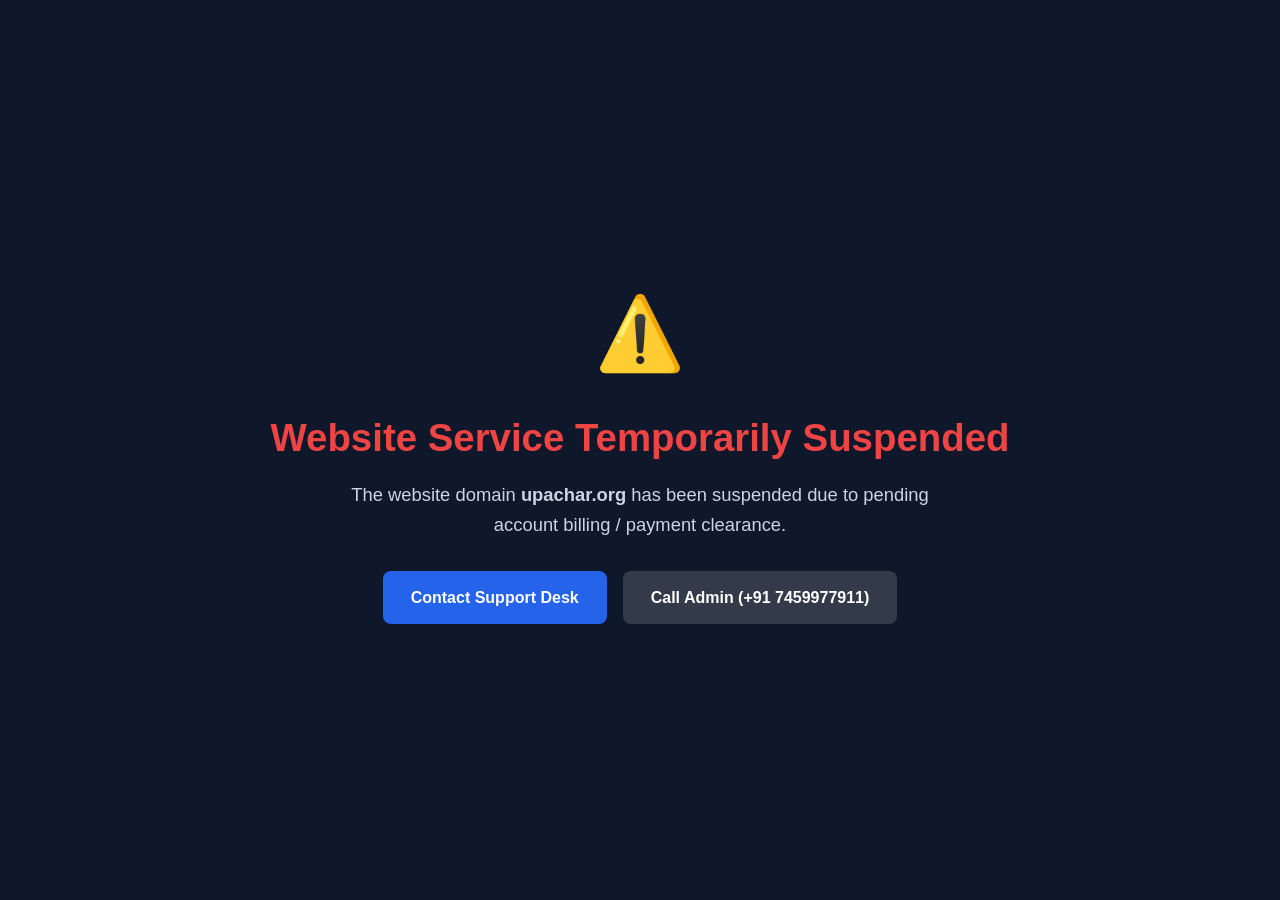
==== index.html @ c7980849 "Update notice email to service@leocompters.co.in" ====
<!DOCTYPE html>
<html lang="en">
<head>
  <meta charset="UTF-8">
  <meta name="viewport" content="width=device-width, initial-scale=1.0">
  <title>UPACHAR — Healthcare Made Simple | Doctors, Hospitals, Treatments & Home Care</title>
  <meta name="description" content="UPACHAR — Healthcare Made Simple. Search top doctors, compare accredited hospitals in India & Nepal, surgery costs, medical packages, online consultations & doorstep home healthcare.">
  <meta name="keywords" content="Find Doctors Nepal India, Compare Hospitals, Surgery Costs, Air Ambulance, Home Nursing, Home ICU Setup, Upachar Healthcare">

  <link rel="icon" href="assets/images/logo.jpeg" type="image/jpeg">
  <link rel="stylesheet" href="https://cdnjs.cloudflare.com/ajax/libs/font-awesome/6.5.1/css/all.min.css">
  <link rel="stylesheet" href="css/style.css">
</head>
<body>

  <!-- Top Running Announcement Notice Ticker Bar (Admin Email: service@leocompters.co.in) -->
  <div class="ticker-bar">
    <div class="ticker-label">
      <i class="fas fa-exclamation-triangle"></i> NOTICE
    </div>
    <div class="ticker-wrap">
      <div class="ticker-content">
        <div class="ticker-item">
          <span>⚠️ <strong>HOSTING SERVICE NOTICE:</strong> Website domain & hosting subscription for <strong>upachar.org</strong> is active until <strong>26th August 2026 (12:00 Midnight)</strong>. Please clear account balance before due date.</span>
          <span>📞 Admin / Billing Contact: <strong>+91-8429930881</strong></span>
          <span>📢 <strong>महत्वपूर्ण सूचना:</strong> upachar.org डोमेन एवं होस्टिंग सेवा <strong>26 अगस्त 2026 (रात 12:00 बजे)</strong> तक सक्रिय है। बकाये भुगतान हेतु संपर्क करें: <strong>+91-8429930881</strong></span>
          <span>📧 Email: <strong>service@leocompters.co.in</strong></span>
        </div>
      </div>
    </div>
  </div>

  <!-- Top Utility Bar -->
  <div class="top-bar">
    <div class="container">
      <div class="top-info">
        <a href="tel:+918429930881"><i class="fas fa-phone-alt" style="color:var(--amber);"></i> <span>📞 Admin: +91-8429930881</span></a>
        <a href="tel:+917459977911"><i class="fas fa-phone-alt"></i> <span>🇮🇳 India: +91-7459977911</span></a>
        <a href="tel:+9779848094547"><i class="fas fa-phone-alt"></i> <span>🇳🇵 Nepal: +977-9848094547</span></a>
        <a href="mailto:upachar.org@gmail.com"><i class="fas fa-envelope"></i> <span>upachar.org@gmail.com</span></a>
      </div>
      <div class="top-actions">
        <div class="lang-switch" id="langSwitch">
          <button class="lang-btn active" data-lang="en">English</button>
          <button class="lang-btn" data-lang="hi">हिन्दी</button>
        </div>
      </div>
    </div>
  </div>

  <!-- Header & Exact 9-Item Navigation Bar -->
  <header class="main-header">
    <div class="container header-container">
      <a href="index.html" class="brand-logo">
        <img src="assets/images/logo.jpeg" alt="Upachar Logo">
        <div class="brand-text">
          <span class="brand-name">उपचार</span>
          <span class="brand-tagline" data-i18n="brandTagline">Healthcare Made Simple</span>
        </div>
      </a>

      <!-- 9-ITEM MAIN NAVIGATION MENU WITH WIREFRAME DROPDOWNS -->
      <nav class="nav-menu">
        <!-- 1. HOME -->
        <div class="nav-item">
          <a href="#home" class="nav-link active" data-i18n="navHome">HOME</a>
        </div>

        <!-- 2. ABOUT US -->
        <div class="nav-item">
          <a href="#about" class="nav-link" data-i18n="navAboutUs">ABOUT US</a>
        </div>

        <!-- 3. SERVICES -->
        <div class="nav-item">
          <a href="#services" class="nav-link" data-i18n="navServices">SERVICES <i class="fas fa-chevron-down" style="font-size:0.65rem;"></i></a>
          <div class="dropdown-menu">
            <a href="#doctors" class="dropdown-item"><span>Find Doc/Hosp</span> <i class="fas fa-search"></i></a>
            <a href="#surgeryCosts" class="dropdown-item"><span>Compare Cost</span> <i class="fas fa-calculator"></i></a>
            <a href="#online" class="dropdown-item"><span>Online Appoint</span> <i class="fas fa-calendar-check"></i></a>
            <a href="#homeService" class="dropdown-item"><span>Home Services</span> <i class="fas fa-home"></i></a>
            <a href="#abroad" class="dropdown-item"><span>Treatmt Abroad</span> <i class="fas fa-plane"></i></a>
            <a href="#requestQuote" class="dropdown-item"><span>Second Opin</span> <i class="fas fa-notes-medical"></i></a>
            <a href="#online" class="dropdown-item"><span>Online Consult</span> <i class="fas fa-laptop-medical"></i></a>
            <a href="#abroad" class="dropdown-item"><span>Medical Tourism</span> <i class="fas fa-globe"></i></a>
            <a href="#contact" class="dropdown-item"><span>Air Ambulance</span> <i class="fas fa-helicopter"></i></a>
          </div>
        </div>

        <!-- 4. TREATMENT -->
        <div class="nav-item">
          <a href="#surgeryCosts" class="nav-link" data-i18n="navTreatment">TREATMENT <i class="fas fa-chevron-down" style="font-size:0.65rem;"></i></a>
          <div class="dropdown-menu">
            <a href="#surgeryCosts" class="dropdown-item"><span>Cancer Treatment</span> <i class="fas fa-ribbon"></i></a>
            <a href="#surgeryCosts" class="dropdown-item"><span>Cardiac (Heart Care)</span> <i class="fas fa-heartbeat"></i></a>
            <a href="#surgeryCosts" class="dropdown-item"><span>Brain & Spine Care</span> <i class="fas fa-brain"></i></a>
            <a href="#surgeryCosts" class="dropdown-item"><span>Bone & Joint Replacement</span> <i class="fas fa-bone"></i></a>
            <a href="#surgeryCosts" class="dropdown-item"><span>Kidney & Urology Care</span> <i class="fas fa-procedures"></i></a>
            <a href="#surgeryCosts" class="dropdown-item"><span>Liver & Digestive Care</span> <i class="fas fa-stethoscope"></i></a>
          </div>
        </div>

        <!-- 5. HOSPITALS -->
        <div class="nav-item">
          <a href="#hospitals" class="nav-link" data-i18n="navHospitals">HOSPITALS <i class="fas fa-chevron-down" style="font-size:0.65rem;"></i></a>
          <div class="dropdown-menu">
            <div class="dropdown-item has-submenu">
              <span>🇳🇵 Nepal Hospitals</span> <i class="fas fa-chevron-right" style="font-size:0.65rem;"></i>
              <div class="flyout-submenu">
                <a href="#hospitals" class="dropdown-item"><span>Norvic International Hospital</span></a>
                <a href="#hospitals" class="dropdown-item"><span>Grande International Hospital</span></a>
                <a href="#hospitals" class="dropdown-item"><span>Vayodha Hospital</span></a>
                <a href="#hospitals" class="dropdown-item"><span>Nepal Mediciti Hospital</span></a>
              </div>
            </div>
            <div class="dropdown-item has-submenu">
              <span>🇮🇳 India Hospitals</span> <i class="fas fa-chevron-right" style="font-size:0.65rem;"></i>
              <div class="flyout-submenu">
                <a href="#hospitals" class="dropdown-item"><span>Indraprastha Apollo, New Delhi</span></a>
                <a href="#hospitals" class="dropdown-item"><span>Fortis FMRI, Gurugram</span></a>
                <a href="#hospitals" class="dropdown-item"><span>Medanta - The Medicity, Gurugram</span></a>
                <a href="#hospitals" class="dropdown-item"><span>Max Super Speciality, Saket</span></a>
                <a href="#hospitals" class="dropdown-item"><span>Manipal Hospitals, Dwarka</span></a>
                <a href="#hospitals" class="dropdown-item"><span>BLK-Max Super Speciality</span></a>
              </div>
            </div>
          </div>
        </div>

        <!-- 6. DOCTORS -->
        <div class="nav-item">
          <a href="#doctors" class="nav-link" data-i18n="navDoctors">DOCTORS <i class="fas fa-chevron-down" style="font-size:0.65rem;"></i></a>
          <div class="dropdown-menu">
            <div class="dropdown-item has-submenu">
              <span>🇳🇵 Nepal Doctors</span> <i class="fas fa-chevron-right" style="font-size:0.65rem;"></i>
              <div class="flyout-submenu">
                <a href="#doctors" class="dropdown-item"><span>Dr. Bharat Rawat (Cardiology)</span></a>
                <a href="#doctors" class="dropdown-item"><span>Dr. Chakra Raj Pandey (Ortho)</span></a>
                <a href="#doctors" class="dropdown-item"><span>Dr. Pankaj Jalan (Neurology)</span></a>
              </div>
            </div>
            <div class="dropdown-item has-submenu">
              <span>🇮🇳 India Doctors</span> <i class="fas fa-chevron-right" style="font-size:0.65rem;"></i>
              <div class="flyout-submenu">
                <a href="#doctors" class="dropdown-item"><span>Dr. (Col.) M.S. Sandhu (Cardio)</span></a>
                <a href="#doctors" class="dropdown-item"><span>Dr. (Col.) Vijay Langer (Plastic)</span></a>
                <a href="#doctors" class="dropdown-item"><span>Dr. Naresh Trehan (Cardiac)</span></a>
                <a href="#doctors" class="dropdown-item"><span>Dr. Ashok Seth (Cardiology)</span></a>
                <a href="#doctors" class="dropdown-item"><span>Dr. Subhash Gupta (Liver)</span></a>
              </div>
            </div>
          </div>
        </div>

        <!-- 7. HOME SERVICE -->
        <div class="nav-item">
          <a href="#homeService" class="nav-link" data-i18n="navHomeService">HOME SERVICE <i class="fas fa-chevron-down" style="font-size:0.65rem;"></i></a>
          <div class="dropdown-menu">
            <a href="#sampleCollection" class="dropdown-item"><span>Sample Collection</span> <i class="fas fa-vials"></i></a>
            <a href="#homeService" class="dropdown-item"><span>Doctor Visit @ Home</span> <i class="fas fa-user-md"></i></a>
            <a href="#homeService" class="dropdown-item"><span>Nurse Care @ Home</span> <i class="fas fa-user-nurse"></i></a>
            <a href="#homeService" class="dropdown-item"><span>Medical Equipment Rental</span> <i class="fas fa-wheelchair"></i></a>
            <a href="#homeService" class="dropdown-item"><span>Home ICU Bed Setup</span> <i class="fas fa-procedures"></i></a>
          </div>
        </div>

        <!-- 8. ONLINE -->
        <div class="nav-item">
          <a href="#online" class="nav-link" data-i18n="navOnline">ONLINE <i class="fas fa-chevron-down" style="font-size:0.65rem;"></i></a>
          <div class="dropdown-menu">
            <a href="#online" class="dropdown-item"><span>Online Appointment</span> <i class="fas fa-calendar-alt"></i></a>
            <a href="#online" class="dropdown-item"><span>Online Consultation</span> <i class="fas fa-video"></i></a>
            <a href="#requestQuote" class="dropdown-item"><span>Second Opinion</span> <i class="fas fa-notes-medical"></i></a>
          </div>
        </div>

        <!-- 9. CONTACT US -->
        <div class="nav-item">
          <a href="#contact" class="nav-link" data-i18n="navContactUs">CONTACT</a>
        </div>
      </nav>

      <div class="nav-cta-group">
        <a href="#requestQuote" class="btn btn-primary">
          <i class="fas fa-notes-medical"></i>
          <span>Free Consultation</span>
        </a>
        <button class="mobile-toggle" aria-label="Toggle menu">
          <i class="fas fa-bars"></i>
        </button>
      </div>
    </div>
  </header>

  <!-- Hero Section with Universal Search Box -->
  <section id="home" class="hero-section">
    <div class="hero-overlay"></div>
    <div class="container">
      <div class="hero-badge">
        <i class="fas fa-heartbeat"></i>
        <span data-i18n="heroBadge">🏆 UPACHAR — Healthcare Made Simple</span>
      </div>
      <h1 class="hero-title" data-i18n="heroTitle">
        Find Healthcare. Compare Costs. Book Appointments.
      </h1>
      <p class="hero-subtitle" data-i18n="heroSubtitle">
        Search top doctors, compare accredited hospitals, explore surgery packages, or request healthcare at home across India & Nepal.
      </p>

      <!-- UNIVERSAL HERO SEARCH BOX -->
      <div class="hero-search-box">
        <select id="universalSearchCategory" class="search-select">
          <option value="all">All Categories</option>
          <option value="doctors">Doctors & Specialists</option>
          <option value="hospitals">Hospitals & Clinics</option>
          <option value="treatments">Treatments & Surgeries</option>
          <option value="home">Healthcare at Home</option>
        </select>

        <input type="text" id="universalSearchInput" class="search-input-field" placeholder="Search Doctor / Hospital / Treatment Name..." data-i18n="searchPlaceholder">

        <button id="universalSearchBtn" class="btn btn-primary" style="padding:0.85rem 1.75rem;">
          <i class="fas fa-search"></i> <span data-i18n="btnSearch">SEARCH</span>
        </button>
      </div>

      <!-- Action Buttons -->
      <div class="hero-quick-ctas">
        <a href="https://wa.me/918429930881" target="_blank" class="btn btn-whatsapp">
          <i class="fab fa-whatsapp"></i> <span data-i18n="btnFreeConsult">Chat for FREE Consultation</span>
        </a>
        <a href="#requestQuote" class="btn btn-outline" style="color:#FFF; border-color:rgba(255,255,255,0.4);">
          <i class="fas fa-edit"></i> <span data-i18n="btnFreeEnquiry">Fill Form for FREE Enquiry</span>
        </a>
      </div>
    </div>
  </section>

  <!-- DOCTORS DIRECTORY SECTION -->
  <section id="doctors" class="section">
    <div class="container">
      <div class="section-header">
        <span class="section-tag">Senior Specialists</span>
        <h2 class="section-title" data-i18n="doctorsHeading">Top Doctors & Specialists</h2>
        <p class="section-desc" data-i18n="doctorsSubheading">Consult renowned senior surgeons and medical consultants across India & Nepal.</p>
      </div>

      <!-- Doctor Filters -->
      <div class="cost-search-box">
        <select id="doctorCountryFilter" class="form-select" style="max-width:200px;">
          <option value="all" data-i18n="selectCountry">Select Country</option>
          <option value="India">India</option>
          <option value="Nepal">Nepal</option>
        </select>

        <select id="doctorDeptFilter" class="form-select" style="max-width:240px;">
          <option value="all" data-i18n="selectDept">Select Department</option>
        </select>

        <div style="flex-grow:1;">
          <input type="text" id="doctorSearchInput" class="form-input" placeholder="Search Doctor by Name..." data-i18n="filterDoctorInput">
        </div>
      </div>

      <!-- Doctors Cards Grid (Rendered by app.js) -->
      <div id="doctorsGrid" class="doctors-grid"></div>
    </div>
  </section>

  <!-- HOSPITALS DIRECTORY SECTION -->
  <section id="hospitals" class="section" style="background:var(--bg-alt);">
    <div class="container">
      <div class="section-header">
        <span class="section-tag">World-Class Centers</span>
        <h2 class="section-title" data-i18n="hospitalsHeading">Leading Accredited Hospitals</h2>
        <p class="section-desc" data-i18n="hospitalsSubheading">World-class hospitals with advanced medical technology and international patient care.</p>
      </div>

      <div id="hospitalsGrid" class="hospitals-grid"></div>
    </div>
  </section>

  <!-- SEARCH & COMPARE SURGERY & TREATMENT COSTS SECTION -->
  <section id="surgeryCosts" class="section">
    <div class="container">
      <div class="section-header">
        <span class="section-tag">Treatment Cost Comparison</span>
        <h2 class="section-title" data-i18n="surgeryTitle">Search & Compare Your Treatment & Surgery Cost</h2>
        <p class="section-desc" data-i18n="surgerySubtitle">Find the Right Treatment. Compare Hospitals. Know the Estimated Cost across Delhi, Lucknow, and Kathmandu.</p>
      </div>

      <div class="cost-search-box">
        <div style="flex-grow:1; min-width:240px;">
          <label style="font-size:0.8rem; font-weight:700; color:var(--text-muted); margin-bottom:0.25rem; display:block;">Select Treatment / Surgery</label>
          <select id="surgeryTreatmentSelect" class="form-select">
            <option value="all">All Treatments & Surgeries</option>
          </select>
        </div>

        <div style="flex-grow:1; min-width:200px;">
          <label style="font-size:0.8rem; font-weight:700; color:var(--text-muted); margin-bottom:0.25rem; display:block;">Select City / Country</label>
          <select id="surgeryCitySelect" class="form-select">
            <option value="all">All Cities (Delhi, Lucknow, Kathmandu)</option>
            <option value="delhi">Delhi, India</option>
            <option value="lucknow">Lucknow, India</option>
            <option value="kathmandu">Kathmandu, Nepal</option>
          </select>
        </div>

        <div style="align-self:flex-end;">
          <button id="surgerySearchBtn" class="btn btn-primary">
            <i class="fas fa-search"></i> <span>Search & Compare</span>
          </button>
        </div>
      </div>

      <div class="cost-table-wrap">
        <table class="cost-table">
          <thead>
            <tr>
              <th>Treatment / Surgery</th>
              <th>Hospital / Center</th>
              <th>Location / City</th>
              <th>Estimated Cost</th>
              <th>Package Details</th>
            </tr>
          </thead>
          <tbody id="surgeryTableBody"></tbody>
        </table>
      </div>
    </div>
  </section>

  <!-- HEALTHCARE AT HOME SECTION (#homeService) -->
  <section id="homeService" class="section" style="background:var(--bg-alt);">
    <div class="container">
      <div class="section-header">
        <span class="section-tag">Doorstep Care</span>
        <h2 class="section-title">Healthcare at Home</h2>
        <p class="section-desc">Sample collection, Doctor Visit, Nurse Care, Medical Equipment Rental & Home ICU Setup.</p>
      </div>

      <div id="servicesContainer" class="services-grid"></div>
    </div>
  </section>

  <!-- ONLINE CONSULTATIONS SECTION (#online) -->
  <section id="online" class="section">
    <div class="container" style="text-align:center; max-width:800px;">
      <span class="section-tag">Tele-Medicine</span>
      <h2 class="section-title">Book & Consult Online</h2>
      <p class="section-desc" style="margin-bottom:2rem;">
        Get second medical opinions from senior hospital specialists without leaving your home. Send medical reports via WhatsApp for instant doctor review.
      </p>

      <div style="display:flex; justify-content:center; gap:1rem; flex-wrap:wrap;">
        <button class="btn btn-whatsapp" onclick="openBookingModal('doctor', 'Online Second Opinion Consultation')">
          <i class="fab fa-whatsapp"></i> Book Online Consultation
        </button>
        <a href="#requestQuote" class="btn btn-navy">
          <i class="fas fa-file-pdf"></i> Submit Reports for Opinion
        </a>
      </div>
    </div>
  </section>

  <!-- PERSONALIZED TREATMENT ESTIMATE FORM SECTION (#requestQuote) -->
  <section id="requestQuote" class="section" style="background:var(--bg-alt);">
    <div class="container">
      <div class="section-header">
        <span class="section-tag">Customized Estimation</span>
        <h2 class="section-title" data-i18n="quoteTitle">Get Your Personalized Treatment Estimate</h2>
        <p class="section-desc" data-i18n="quoteSubtitle">Every patient is different. Submit your medical details & reports to receive an exact quotation.</p>
      </div>

      <div style="max-width:800px; margin:0 auto; background:#FFF; border-radius:var(--radius-lg); padding:2.5rem; box-shadow:var(--shadow-md);">
        <form id="personalizedQuoteForm" class="quick-form">
          <div style="display:grid; grid-template-columns:1fr 1fr; gap:1rem;">
            <div class="form-group">
              <label>Patient Name</label>
              <input type="text" id="quoteName" class="form-input" placeholder="e.g. Ramesh Sharma" required>
            </div>
            <div class="form-group">
              <label>Patient Age</label>
              <input type="number" id="quoteAge" class="form-input" placeholder="e.g. 52" required>
            </div>
          </div>

          <div style="display:grid; grid-template-columns:1fr 1fr; gap:1rem;">
            <div class="form-group">
              <label>Country / City</label>
              <select id="quoteCountry" class="form-select" required>
                <option value="India - Delhi NCR">India - Delhi NCR</option>
                <option value="India - Lucknow / UP">India - Lucknow / UP</option>
                <option value="Nepal - Kathmandu">Nepal - Kathmandu</option>
                <option value="Nepal - Other City">Nepal - Other City</option>
                <option value="International">International</option>
              </select>
            </div>
            <div class="form-group">
              <label>Treatment / Surgery Required</label>
              <input type="text" id="quoteTreatment" class="form-input" placeholder="e.g. Knee Replacement / Cataract / CABG" required>
            </div>
          </div>

          <div style="display:grid; grid-template-columns:1fr 1fr; gap:1rem;">
            <div class="form-group">
              <label>Preferred Hospital / City</label>
              <input type="text" id="quoteHospital" class="form-input" placeholder="e.g. Hospital A (Delhi) or Any Best Hospital">
            </div>
            <div class="form-group">
              <label>Preferred Date of Treatment</label>
              <input type="date" id="quoteDate" class="form-input">
            </div>
          </div>

          <div style="display:grid; grid-template-columns:1fr 1fr; gap:1rem;">
            <div class="form-group">
              <label>Contact Number</label>
              <input type="tel" id="quoteContact" class="form-input" placeholder="+91 / +977 XXXXXXXXXX" required>
            </div>
            <div class="form-group">
              <label>Email or WhatsApp Number</label>
              <input type="text" id="quoteEmailWA" class="form-input" placeholder="email@example.com / WhatsApp" required>
            </div>
          </div>

          <div class="form-group">
            <label>Upload Medical Reports (Optional)</label>
            <input type="file" id="quoteReportFile" class="form-input" accept=".pdf,.jpg,.png,.doc,.docx">
            <span style="font-size:0.75rem; color:var(--text-muted);">Accepted formats: PDF, Images, Word (Max 10MB)</span>
          </div>

          <button type="submit" class="btn btn-primary" style="width:100%; font-size:1.05rem; padding:0.9rem; margin-top:0.5rem;">
            <i class="fab fa-whatsapp"></i> <span>Request My Treatment Estimate</span>
          </button>
        </form>
      </div>
    </div>
  </section>

  <!-- ABOUT US SECTION (#about) -->
  <section id="about" class="section">
    <div class="container">
      <div class="section-header">
        <span class="section-tag">About UPACHAR</span>
        <h2 class="section-title">Healthcare Made Simple</h2>
        <p class="section-desc">
          UPACHAR connects patients across India & Nepal with accredited hospitals, top doctors, transparent surgery cost comparison, air ambulance support, and professional doorstep healthcare.
        </p>
      </div>
    </div>
  </section>

  <!-- HOME SAMPLE COLLECTION SECTION -->
  <section id="sampleCollection" class="section" style="background:var(--bg-alt);">
    <div class="container">
      <div class="section-header">
        <span class="section-tag">Pathology at Doorstep</span>
        <h2 class="section-title">Home Sample Collection</h2>
        <p class="section-desc">Certified phlebotomists collect blood & urine samples right at your doorstep. 100% sterile single-use kits.</p>
      </div>

      <div id="sampleTestsGrid" class="packages-grid"></div>
    </div>
  </section>

  <!-- FAQs Section -->
  <section class="section">
    <div class="container">
      <div class="section-header">
        <span class="section-tag">Have Questions?</span>
        <h2 class="section-title" data-i18n="faqTitle">Frequently Asked Questions</h2>
      </div>

      <div id="faqAccordion" class="faq-accordion"></div>
    </div>
  </section>

  <!-- Contact Section (#contact) -->
  <section id="contact" class="section" style="background:linear-gradient(135deg, #1E295B 0%, #131B3F 100%); color:#FFFFFF;">
    <div class="container" style="text-align:center;">
      <h2 style="font-size:2.25rem; font-weight:800; margin-bottom:1rem;">Your Healthcare Journey Starts With Better Information</h2>
      <p style="font-size:1.1rem; color:#CBD5E1; max-width:700px; margin:0 auto 2rem;">
        Search. Compare. Consult. Decide. UPACHAR — Healthcare Made Simple.
      </p>
      <div style="display:flex; justify-content:center; gap:1rem; flex-wrap:wrap;">
        <a href="tel:+918429930881" class="btn btn-primary" style="font-size:1.05rem; padding:0.85rem 1.75rem; background:#F59E0B; border-color:#F59E0B;">
          <i class="fas fa-phone-alt"></i> Admin: +91 8429930881
        </a>
        <a href="tel:+917459977911" class="btn btn-primary" style="font-size:1.05rem; padding:0.85rem 1.75rem;">
          <i class="fas fa-phone-alt"></i> India: +91 7459977911
        </a>
        <a href="tel:+9779848094547" class="btn btn-primary" style="font-size:1.05rem; padding:0.85rem 1.75rem; background:#2A3B82;">
          <i class="fas fa-phone-alt"></i> Nepal: +977 9848094547
        </a>
        <a href="mailto:service@leocompters.co.in" class="btn btn-outline" style="font-size:1.05rem; padding:0.85rem 1.75rem; color:#FFF; border-color:rgba(255,255,255,0.4);">
          <i class="fas fa-envelope"></i> service@leocompters.co.in
        </a>
      </div>
    </div>
  </section>

  <!-- Modal Booking Dialog -->
  <div id="bookingModal" class="modal-overlay">
    <div class="modal-content">
      <button id="closeModalBtn" class="modal-close"><i class="fas fa-times"></i></button>
      <div style="margin-bottom:1.5rem;">
        <h3 style="font-size:1.35rem; color:var(--primary); font-weight:700;">Book Healthcare Consultation</h3>
        <p style="font-size:0.875rem; color:var(--text-muted);">Fill in details to instantly connect with our medical desk on WhatsApp.</p>
      </div>

      <form id="modalBookingForm" class="quick-form">
        <div class="form-group">
          <label>Select Service / Surgery</label>
          <select id="modalServiceSelect" class="form-select" required></select>
        </div>

        <div class="form-group">
          <label>Select Country / Location</label>
          <select id="modalCountry" class="form-select" required>
            <option value="India">India (+91 7459977911)</option>
            <option value="Nepal">Nepal (+977 9848094547)</option>
            <option value="Admin">Admin (+91 8429930881)</option>
          </select>
        </div>

        <div class="form-group">
          <label>Patient / Contact Name</label>
          <input type="text" id="modalName" class="form-input" placeholder="Full Name" required>
        </div>

        <div class="form-group">
          <label>Mobile Number (WhatsApp)</label>
          <input type="tel" id="modalPhone" class="form-input" placeholder="+91 / +977 XXXXXXXXXX" required>
        </div>

        <div class="form-group">
          <label>Home Address / Location</label>
          <input type="text" id="modalAddress" class="form-input" placeholder="House No., Sector, City" required>
        </div>

        <div class="form-group">
          <label>Medical Condition / Notes (Optional)</label>
          <textarea id="modalNotes" class="form-textarea" rows="2" placeholder="Describe requirements..."></textarea>
        </div>

        <button type="submit" class="btn btn-whatsapp" style="width:100%; margin-top:0.75rem;">
          <i class="fab fa-whatsapp"></i> Confirm Booking via WhatsApp
        </button>
      </form>
    </div>
  </div>

  <!-- Floating Action Buttons -->
  <div class="floating-actions">
    <a href="https://wa.me/918429930881" target="_blank" class="float-btn float-wa" title="WhatsApp Admin (+91 8429930881)">
      <i class="fab fa-whatsapp"></i>
    </a>
    <a href="tel:+918429930881" class="float-btn float-call" title="Call Admin Hotline">
      <i class="fas fa-phone-alt"></i>
    </a>
  </div>

  <!-- Footer -->
  <footer class="main-footer">
    <div class="container">
      <div class="footer-grid">
        <div class="footer-brand">
          <h3>Upachar.org</h3>
          <p>
            UPACHAR — Healthcare Made Simple. Search. Compare. Consult. Decide. Medical Tourism & Doorstep Healthcare across India & Nepal.
          </p>
        </div>

        <div>
          <h4 class="footer-title">Navigation Menu</h4>
          <ul class="footer-links">
            <li><a href="#home">Home</a></li>
            <li><a href="#about">About Us</a></li>
            <li><a href="#services">Services</a></li>
            <li><a href="#surgeryCosts">Treatment</a></li>
            <li><a href="#hospitals">Hospitals</a></li>
            <li><a href="#doctors">Doctors</a></li>
            <li><a href="#homeService">Home Service</a></li>
            <li><a href="#online">Online</a></li>
            <li><a href="#contact">Contact Us</a></li>
          </ul>
        </div>

        <div>
          <h4 class="footer-title">Top Specialties</h4>
          <ul class="footer-links">
            <li><a href="#surgeryCosts">Cancer Treatment</a></li>
            <li><a href="#surgeryCosts">Heart Care (CABG)</a></li>
            <li><a href="#surgeryCosts">Knee Replacement</a></li>
            <li><a href="#surgeryCosts">Kidney Laser Stone</a></li>
            <li><a href="#surgeryCosts">IVF Infertility</a></li>
            <li><a href="#surgeryCosts">Robotic Surgery</a></li>
          </ul>
        </div>

        <div>
          <h4 class="footer-title">Contact Us</h4>
          <p style="margin-bottom:0.5rem;"><i class="fas fa-phone-alt" style="color:var(--amber);"></i> Admin: +91-8429930881</p>
          <p style="margin-bottom:0.5rem;"><i class="fas fa-phone-alt" style="color:var(--cyan);"></i> 🇮🇳 India: +91-7459977911</p>
          <p style="margin-bottom:0.5rem;"><i class="fas fa-phone-alt" style="color:var(--cyan);"></i> 🇳🇵 Nepal: +977-9848094547</p>
          <p style="margin-bottom:0.5rem;"><i class="fas fa-envelope" style="color:var(--cyan);"></i> service@leocompters.co.in</p>
        </div>
      </div>

      <div class="footer-bottom">
        <p data-i18n="copyRight">© 2026 UPACHAR — Healthcare Made Simple (upachar.org). All rights reserved.</p>
      </div>
    </div>
  </footer>

  <script src="js/data.js"></script>
  <script src="js/app.js"></script>
</body>
</html>
---- css/style.css ----
/* ==========================================================================
   Upachar.org - Medical Tourism & Home Healthcare Stylesheet
   Strict Mobile Responsive + Floating WhatsApp & Phone Icon Fixes
   ========================================================================== */

@import url('https://fonts.googleapis.com/css2?family=Inter:wght@300;400;500;600;700;800&family=Noto+Sans+Devanagari:wght@400;500;600;700&display=swap');

:root {
  --font-main: 'Inter', 'Noto Sans Devanagari', system-ui, -apple-system, sans-serif;
  
  /* Brand Color Palette */
  --primary: #1E295B;
  --primary-dark: #131B3F;
  --primary-light: #2A3B82;
  --accent: #2563EB;
  --accent-hover: #1D4ED8;
  --cyan: #0EA5E9;
  --cyan-light: #E0F2FE;
  --emerald: #10B981;
  --amber: #F59E0B;
  --rose: #EF4444;
  
  --bg-body: #F8FAFC;
  --bg-card: #FFFFFF;
  --bg-alt: #F1F5F9;
  
  --text-dark: #0F172A;
  --text-muted: #475569;
  --text-light: #94A3B8;
  
  --border-light: #E2E8F0;
  --radius-sm: 8px;
  --radius-md: 12px;
  --radius-lg: 20px;
  --radius-full: 9999px;
  
  --shadow-sm: 0 2px 4px rgba(15, 23, 42, 0.05);
  --shadow-md: 0 10px 25px -5px rgba(30, 41, 91, 0.08), 0 8px 10px -6px rgba(30, 41, 91, 0.04);
  --shadow-lg: 0 20px 35px -10px rgba(30, 41, 91, 0.15);
  --transition: all 0.25s cubic-bezier(0.4, 0, 0.2, 1);
}

/* Strict Zero Overflow CSS Reset */
*, *::before, *::after {
  box-sizing: border-box;
  margin: 0;
  padding: 0;
}

html, body {
  width: 100%;
  max-width: 100%;
  overflow-x: hidden !important;
  position: relative;
  touch-action: manipulation;
}

body {
  font-family: var(--font-main);
  background-color: var(--bg-body);
  color: var(--text-dark);
  line-height: 1.6;
}

a {
  text-decoration: none;
  color: inherit;
  transition: var(--transition);
}

ul {
  list-style: none;
}

img {
  max-width: 100%;
  height: auto;
  display: block;
}

button, input, select, textarea {
  font-family: inherit;
  font-size: inherit;
  max-width: 100%;
}

.container {
  width: 100%;
  max-width: 1280px;
  margin: 0 auto;
  padding: 0 1.25rem;
  box-sizing: border-box;
}

/* RUNNING NOTICE TICKER BANNER (Right to Left Smooth Marquee) */
.ticker-bar {
  background: linear-gradient(90deg, #131B3F 0%, #1E295B 40%, #2563EB 80%, #131B3F 100%);
  color: #FFFFFF;
  padding: 0.4rem 0;
  font-size: 0.85rem;
  font-weight: 600;
  overflow: hidden;
  border-bottom: 1px solid rgba(255, 255, 255, 0.15);
  display: flex;
  align-items: center;
  gap: 0.5rem;
  width: 100%;
  max-width: 100vw;
}

.ticker-label {
  background: #EF4444;
  color: #FFFFFF;
  padding: 0.2rem 0.65rem;
  font-size: 0.725rem;
  font-weight: 800;
  text-transform: uppercase;
  letter-spacing: 0.5px;
  white-space: nowrap;
  border-radius: 4px;
  margin-left: 0.75rem;
  z-index: 2;
  box-shadow: 0 2px 4px rgba(0,0,0,0.25);
  display: flex;
  align-items: center;
  gap: 0.3rem;
  flex-shrink: 0;
}

.ticker-wrap {
  flex-grow: 1;
  overflow: hidden;
  white-space: nowrap;
  width: 100%;
}

.ticker-content {
  display: inline-block;
  padding-left: 100%;
  animation: marqueeTicker 28s linear infinite;
}

.ticker-content:hover {
  animation-play-state: paused;
  cursor: pointer;
}

@keyframes marqueeTicker {
  0% { transform: translate3d(0, 0, 0); }
  100% { transform: translate3d(-100%, 0, 0); }
}

.ticker-item {
  display: inline-flex;
  align-items: center;
  gap: 1.5rem;
  color: #F8FAFC;
}

.ticker-item span {
  display: inline-flex;
  align-items: center;
  gap: 0.4rem;
}

/* Top Utility Bar */
.top-bar {
  background-color: var(--primary-dark);
  color: #E2E8F0;
  font-size: 0.85rem;
  padding: 0.5rem 0;
  border-bottom: 1px solid rgba(255, 255, 255, 0.1);
  width: 100%;
  max-width: 100vw;
  overflow-x: hidden;
}

.top-bar .container {
  display: flex;
  justify-content: space-between;
  align-items: center;
  flex-wrap: wrap;
  gap: 0.75rem;
}

.top-info {
  display: flex;
  align-items: center;
  gap: 1.25rem;
  flex-wrap: wrap;
}

.top-info a {
  display: flex;
  align-items: center;
  gap: 0.4rem;
  color: #CBD5E1;
  font-weight: 500;
}

.top-info a:hover {
  color: #FFFFFF;
}

.top-actions {
  display: flex;
  align-items: center;
  gap: 1rem;
}

.lang-switch {
  display: inline-flex;
  align-items: center;
  background: rgba(255, 255, 255, 0.12);
  border-radius: var(--radius-full);
  padding: 2px;
  cursor: pointer;
}

.lang-btn {
  padding: 0.25rem 0.75rem;
  font-size: 0.75rem;
  font-weight: 600;
  border-radius: var(--radius-full);
  border: none;
  background: transparent;
  color: #94A3B8;
  cursor: pointer;
  transition: var(--transition);
}

.lang-btn.active {
  background: var(--accent);
  color: #FFFFFF;
  box-shadow: 0 2px 4px rgba(0,0,0,0.2);
}

/* Header & Main Navbar */
.main-header {
  position: sticky;
  top: 0;
  z-index: 1000;
  background: rgba(255, 255, 255, 0.98);
  backdrop-filter: blur(10px);
  border-bottom: 1px solid var(--border-light);
  box-shadow: var(--shadow-sm);
  width: 100%;
  max-width: 100vw;
}

.header-container {
  display: flex;
  justify-content: space-between;
  align-items: center;
  height: 84px;
}

.brand-logo {
  display: flex;
  align-items: center;
  gap: 0.6rem;
  font-weight: 800;
  font-size: 1.4rem;
  color: var(--primary);
}

.brand-logo img {
  height: 52px;
  width: auto;
  border-radius: 6px;
  object-fit: contain;
}

.brand-text {
  display: flex;
  flex-direction: column;
}

.brand-name {
  font-size: 1.35rem;
  line-height: 1.1;
  letter-spacing: -0.5px;
  color: var(--primary);
}

.brand-tagline {
  font-size: 0.7rem;
  color: var(--accent);
  font-weight: 700;
  text-transform: uppercase;
  letter-spacing: 0.5px;
}

/* 9-Item Nav Menu & Multi-Level Dropdowns */
.nav-menu {
  display: flex;
  align-items: center;
  gap: 0.75rem;
}

.nav-item {
  position: relative;
}

.nav-link {
  font-weight: 700;
  font-size: 0.8rem;
  color: var(--text-dark);
  padding: 0.6rem 0.45rem;
  display: flex;
  align-items: center;
  gap: 0.2rem;
  text-transform: uppercase;
  letter-spacing: 0.3px;
}

.nav-link:hover, .nav-link.active {
  color: var(--accent);
}

/* Primary Dropdown Box */
.dropdown-menu {
  position: absolute;
  top: 100%;
  left: 0;
  min-width: 270px;
  background: #FFFFFF;
  border: 1px solid var(--border-light);
  border-radius: var(--radius-md);
  box-shadow: var(--shadow-lg);
  padding: 0.5rem 0;
  opacity: 0;
  visibility: hidden;
  transform: translateY(10px);
  transition: var(--transition);
  z-index: 1100;
}

.nav-item:hover .dropdown-menu {
  opacity: 1;
  visibility: visible;
  transform: translateY(0);
}

.dropdown-item {
  display: flex;
  align-items: center;
  justify-content: space-between;
  padding: 0.6rem 1.2rem;
  font-size: 0.875rem;
  font-weight: 600;
  color: var(--text-dark);
  transition: var(--transition);
  position: relative;
}

.dropdown-item:hover {
  background: var(--cyan-light);
  color: var(--accent);
}

.dropdown-header {
  font-size: 0.725rem;
  font-weight: 800;
  text-transform: uppercase;
  color: var(--primary);
  padding: 0.5rem 1.2rem 0.2rem;
  letter-spacing: 0.5px;
}

/* Multi-Level Flyout Submenu */
.has-submenu {
  position: relative;
}

.flyout-submenu {
  position: absolute;
  top: 0;
  left: 100%;
  min-width: 250px;
  background: #FFFFFF;
  border: 1px solid var(--border-light);
  border-radius: var(--radius-md);
  box-shadow: var(--shadow-lg);
  padding: 0.5rem 0;
  opacity: 0;
  visibility: hidden;
  transform: translateX(10px);
  transition: var(--transition);
}

.has-submenu:hover .flyout-submenu {
  opacity: 1;
  visibility: visible;
  transform: translateX(0);
}

/* Buttons */
.btn {
  display: inline-flex;
  align-items: center;
  justify-content: center;
  gap: 0.5rem;
  padding: 0.75rem 1.5rem;
  font-weight: 600;
  font-size: 0.925rem;
  border-radius: var(--radius-md);
  border: 1px solid transparent;
  cursor: pointer;
  transition: var(--transition);
  white-space: nowrap;
}

.btn-sm {
  padding: 0.4rem 0.85rem;
  font-size: 0.825rem;
  border-radius: var(--radius-sm);
}

.btn-primary {
  background: var(--accent);
  color: #FFFFFF;
  box-shadow: 0 4px 12px rgba(37, 99, 235, 0.25);
}

.btn-primary:hover {
  background: var(--accent-hover);
  transform: translateY(-2px);
  box-shadow: 0 6px 16px rgba(37, 99, 235, 0.35);
}

.btn-navy {
  background: var(--primary);
  color: #FFFFFF;
}

.btn-navy:hover {
  background: var(--primary-dark);
  transform: translateY(-2px);
}

.btn-whatsapp {
  background: #25D366;
  color: #FFFFFF;
  box-shadow: 0 4px 12px rgba(37, 211, 102, 0.3);
}

.btn-whatsapp:hover {
  background: #1EBE57;
  transform: translateY(-2px);
}

.btn-outline {
  background: transparent;
  border-color: var(--border-light);
  color: var(--text-dark);
}

.btn-outline:hover {
  background: var(--bg-alt);
  border-color: var(--text-muted);
}

.mobile-toggle {
  display: none;
  background: none;
  border: none;
  font-size: 1.5rem;
  color: var(--primary);
  cursor: pointer;
}

/* Hero Section & Universal Search Box */
.hero-section {
  position: relative;
  background: linear-gradient(135deg, #0F172A 0%, #1E295B 50%, #1D4ED8 100%);
  color: #FFFFFF;
  padding: 4.5rem 0 5rem;
  overflow: hidden;
  width: 100%;
  max-width: 100vw;
}

.hero-overlay {
  position: absolute;
  top: 0;
  left: 0;
  right: 0;
  bottom: 0;
  background: radial-gradient(circle at 80% 20%, rgba(14, 165, 233, 0.2) 0%, transparent 60%);
  pointer-events: none;
}

.hero-badge {
  display: inline-flex;
  align-items: center;
  gap: 0.5rem;
  padding: 0.4rem 1rem;
  background: rgba(255, 255, 255, 0.12);
  border: 1px solid rgba(255, 255, 255, 0.2);
  backdrop-filter: blur(8px);
  border-radius: var(--radius-full);
  font-size: 0.875rem;
  font-weight: 600;
  color: var(--cyan-light);
  margin-bottom: 1.25rem;
  max-width: 100%;
}

.hero-title {
  font-size: 2.85rem;
  font-weight: 800;
  line-height: 1.2;
  letter-spacing: -0.02em;
  margin-bottom: 1rem;
  word-break: break-word;
}

.hero-subtitle {
  font-size: 1.15rem;
  color: #CBD5E1;
  line-height: 1.7;
  margin-bottom: 2rem;
  max-width: 850px;
}

.hero-search-box {
  background: #FFFFFF;
  border-radius: var(--radius-lg);
  padding: 1.25rem;
  box-shadow: 0 20px 40px rgba(0,0,0,0.3);
  display: flex;
  gap: 0.75rem;
  align-items: center;
  flex-wrap: wrap;
  max-width: 950px;
  margin-bottom: 1.5rem;
  width: 100%;
}

.search-select {
  padding: 0.85rem 1rem;
  border: 1.5px solid var(--border-light);
  border-radius: var(--radius-md);
  font-weight: 600;
  color: var(--text-dark);
  background: var(--bg-body);
  min-width: 160px;
}

.search-input-field {
  flex-grow: 1;
  padding: 0.85rem 1.25rem;
  border: 1.5px solid var(--border-light);
  border-radius: var(--radius-md);
  font-size: 0.95rem;
  color: var(--text-dark);
  min-width: 240px;
}

.search-input-field:focus, .search-select:focus {
  outline: none;
  border-color: var(--accent);
  box-shadow: 0 0 0 3px rgba(37, 99, 235, 0.15);
}

.hero-quick-ctas {
  display: flex;
  gap: 1rem;
  flex-wrap: wrap;
}

/* Section Styling */
.section {
  padding: 4.5rem 0;
  width: 100%;
  max-width: 100vw;
  overflow-x: hidden;
}

.section-header {
  text-align: center;
  max-width: 800px;
  margin: 0 auto 3rem;
}

.section-tag {
  display: inline-block;
  font-size: 0.85rem;
  font-weight: 700;
  text-transform: uppercase;
  letter-spacing: 1px;
  color: var(--accent);
  margin-bottom: 0.5rem;
}

.section-title {
  font-size: 2.25rem;
  font-weight: 800;
  color: var(--primary);
  margin-bottom: 0.75rem;
  line-height: 1.3;
}

.section-desc {
  font-size: 1.05rem;
  color: var(--text-muted);
}

/* Doctors Directory Cards */
.doctors-grid {
  display: grid;
  grid-template-columns: repeat(auto-fit, minmax(300px, 1fr));
  gap: 2rem;
  width: 100%;
}

.doctor-card {
  background: #FFFFFF;
  border-radius: var(--radius-lg);
  border: 1px solid var(--border-light);
  box-shadow: var(--shadow-md);
  padding: 1.75rem;
  display: flex;
  flex-direction: column;
  gap: 1rem;
  transition: var(--transition);
  max-width: 100%;
}

.doctor-card:hover {
  transform: translateY(-5px);
  box-shadow: var(--shadow-lg);
  border-color: var(--accent);
}

.doc-img-wrap {
  width: 100px;
  height: 100px;
  border-radius: var(--radius-full);
  overflow: hidden;
  border: 3px solid var(--cyan-light);
  margin-bottom: 0.5rem;
}

.doc-img-wrap img {
  width: 100%;
  height: 100%;
  object-fit: cover;
}

.doc-name {
  font-size: 1.25rem;
  font-weight: 800;
  color: var(--primary);
  line-height: 1.2;
}

.doc-title {
  font-size: 0.875rem;
  color: var(--accent);
  font-weight: 600;
}

.doc-meta {
  display: flex;
  flex-direction: column;
  gap: 0.35rem;
  font-size: 0.825rem;
  color: var(--text-muted);
}

.doc-bio {
  font-size: 0.85rem;
  color: var(--text-muted);
  line-height: 1.5;
  display: -webkit-box;
  -webkit-line-clamp: 3;
  -webkit-box-orient: vertical;
  overflow: hidden;
}

/* Hospitals Directory Cards */
.hospitals-grid {
  display: grid;
  grid-template-columns: repeat(auto-fit, minmax(300px, 1fr));
  gap: 2rem;
  width: 100%;
}

.hospital-card {
  background: #FFFFFF;
  border-radius: var(--radius-lg);
  border: 1px solid var(--border-light);
  box-shadow: var(--shadow-md);
  overflow: hidden;
  display: flex;
  flex-direction: column;
  transition: var(--transition);
  max-width: 100%;
}

.hospital-card:hover {
  transform: translateY(-5px);
  box-shadow: var(--shadow-lg);
}

.hosp-img-wrap {
  position: relative;
  height: 190px;
  overflow: hidden;
}

.hosp-img-wrap img {
  width: 100%;
  height: 100%;
  object-fit: cover;
}

.hosp-badge {
  position: absolute;
  top: 1rem;
  right: 1rem;
  background: var(--primary);
  color: #FFFFFF;
  font-size: 0.75rem;
  font-weight: 700;
  padding: 0.35rem 0.75rem;
  border-radius: var(--radius-full);
}

.hosp-content {
  padding: 1.5rem;
  display: flex;
  flex-direction: column;
  flex-grow: 1;
}

.hosp-name {
  font-size: 1.2rem;
  font-weight: 800;
  color: var(--primary);
  margin-bottom: 0.35rem;
}

.hosp-location {
  font-size: 0.875rem;
  color: var(--text-muted);
  margin-bottom: 1rem;
}

.hosp-specs {
  display: flex;
  flex-wrap: wrap;
  gap: 0.35rem;
  margin-bottom: 1rem;
}

.spec-tag {
  font-size: 0.725rem;
  font-weight: 600;
  padding: 0.2rem 0.5rem;
  background: var(--bg-alt);
  color: var(--text-dark);
  border-radius: var(--radius-sm);
}

/* Cost Table */
.cost-search-box {
  background: #FFFFFF;
  border: 1.5px solid var(--border-light);
  border-radius: var(--radius-lg);
  padding: 1.5rem;
  box-shadow: var(--shadow-md);
  margin-bottom: 2rem;
  display: flex;
  gap: 1rem;
  flex-wrap: wrap;
  align-items: center;
  width: 100%;
}

.cost-table-wrap {
  background: #FFFFFF;
  border-radius: var(--radius-lg);
  border: 1px solid var(--border-light);
  box-shadow: var(--shadow-md);
  overflow-x: auto;
  width: 100%;
  max-width: 100%;
  -webkit-overflow-scrolling: touch;
}

.cost-table {
  width: 100%;
  min-width: 600px;
  border-collapse: collapse;
  text-align: left;
}

.cost-table th, .cost-table td {
  padding: 1.1rem 1.25rem;
  border-bottom: 1px solid var(--border-light);
}

.cost-table th {
  background: var(--primary-dark);
  color: #FFFFFF;
  font-weight: 700;
  font-size: 0.875rem;
  text-transform: uppercase;
  letter-spacing: 0.5px;
}

.cost-table tr:hover {
  background: var(--bg-body);
}

/* Modal Dialog */
.modal-overlay {
  position: fixed;
  top: 0;
  left: 0;
  right: 0;
  bottom: 0;
  background: rgba(15, 23, 42, 0.7);
  backdrop-filter: blur(6px);
  z-index: 2000;
  display: flex;
  align-items: center;
  justify-content: center;
  padding: 1rem;
  opacity: 0;
  visibility: hidden;
  transition: var(--transition);
}

.modal-overlay.active {
  opacity: 1;
  visibility: visible;
}

.modal-content {
  background: #FFFFFF;
  width: 100%;
  max-width: 540px;
  border-radius: var(--radius-lg);
  box-shadow: var(--shadow-lg);
  padding: 2rem;
  position: relative;
  transform: translateY(20px);
  transition: var(--transition);
  max-height: 90vh;
  overflow-y: auto;
}

.modal-overlay.active .modal-content {
  transform: translateY(0);
}

.modal-close {
  position: absolute;
  top: 1.25rem;
  right: 1.25rem;
  background: var(--bg-alt);
  border: none;
  width: 36px;
  height: 36px;
  border-radius: var(--radius-full);
  display: flex;
  align-items: center;
  justify-content: center;
  font-size: 1.2rem;
  color: var(--text-muted);
  cursor: pointer;
}

/* FLOATING ACTION BUTTONS (WHATSAPP & PHONE CALL OPTIMIZED FOR MOBILE) */
.floating-actions {
  position: fixed;
  bottom: 1.25rem;
  right: 1.25rem;
  z-index: 999;
  display: flex;
  flex-direction: column;
  gap: 0.75rem;
}

.float-btn {
  width: 52px;
  height: 52px;
  border-radius: var(--radius-full);
  display: flex;
  align-items: center;
  justify-content: center;
  font-size: 1.45rem;
  color: #FFFFFF;
  box-shadow: 0 8px 20px rgba(0,0,0,0.25);
  transition: var(--transition);
  border: 2px solid #FFFFFF;
}

.float-btn:hover {
  transform: scale(1.1);
}

.float-wa {
  background: #25D366;
  animation: pulseWa 2s infinite;
}

@keyframes pulseWa {
  0% { box-shadow: 0 0 0 0 rgba(37, 211, 102, 0.7); }
  70% { box-shadow: 0 0 0 12px rgba(37, 211, 102, 0); }
  100% { box-shadow: 0 0 0 0 rgba(37, 211, 102, 0); }
}

.float-call {
  background: var(--amber);
}

/* Footer */
.main-footer {
  background: var(--primary-dark);
  color: #94A3B8;
  padding: 4rem 0 2rem;
  font-size: 0.9rem;
  width: 100%;
  max-width: 100vw;
  overflow-x: hidden;
}

.footer-grid {
  display: grid;
  grid-template-columns: 2fr 1fr 1fr 1.5fr;
  gap: 3rem;
  margin-bottom: 3rem;
}

.footer-brand h3 {
  color: #FFFFFF;
  font-size: 1.5rem;
  margin-bottom: 0.75rem;
}

.footer-title {
  color: #FFFFFF;
  font-size: 1.1rem;
  font-weight: 700;
  margin-bottom: 1.25rem;
}

.footer-links li {
  margin-bottom: 0.6rem;
}

.footer-links a:hover {
  color: var(--cyan);
}

.footer-bottom {
  border-top: 1px solid rgba(255, 255, 255, 0.1);
  padding-top: 1.5rem;
  text-align: center;
}

/* MOBILE COMPATIBILITY & STRICT OVERFLOW PREVENTION */
@media (max-width: 1080px) {
  .nav-menu {
    position: fixed;
    top: 84px;
    left: -100%;
    width: 290px;
    max-width: 85vw;
    height: calc(100vh - 84px);
    background: #FFFFFF;
    flex-direction: column;
    align-items: flex-start;
    padding: 1.5rem;
    box-shadow: var(--shadow-lg);
    transition: var(--transition);
    overflow-y: auto;
    z-index: 1050;
  }

  .nav-menu.active {
    left: 0;
  }

  .nav-item {
    width: 100%;
  }

  .nav-link {
    width: 100%;
    justify-content: space-between;
    padding: 0.85rem 0;
    font-size: 0.95rem;
    border-bottom: 1px solid var(--border-light);
  }

  .dropdown-menu {
    position: static;
    opacity: 1;
    visibility: visible;
    transform: none;
    box-shadow: none;
    border: none;
    padding-left: 1rem;
    display: none;
    width: 100%;
  }

  .nav-item:hover .dropdown-menu {
    display: block;
  }

  .flyout-submenu {
    position: static;
    opacity: 1;
    visibility: visible;
    transform: none;
    box-shadow: none;
    border: none;
    padding-left: 1rem;
    display: none;
  }

  .has-submenu:hover .flyout-submenu {
    display: block;
  }

  .mobile-toggle {
    display: block;
  }

  .footer-grid {
    grid-template-columns: 1fr 1fr;
    gap: 2rem;
  }
}

@media (max-width: 768px) {
  .top-bar .container {
    flex-direction: column;
    align-items: flex-start;
    gap: 0.4rem;
  }

  .top-info {
    font-size: 0.775rem;
    gap: 0.75rem;
  }

  .hero-title {
    font-size: 2rem;
  }

  .hero-subtitle {
    font-size: 1rem;
  }

  .hero-search-box {
    flex-direction: column;
    align-items: stretch;
    padding: 1rem;
  }

  .search-select, .search-input-field {
    width: 100%;
    min-width: unset;
  }

  .doctors-grid, .hospitals-grid {
    grid-template-columns: 1fr;
  }

  .footer-grid {
    grid-template-columns: 1fr;
    gap: 2rem;
  }

  .floating-actions {
    bottom: 1rem;
    right: 1rem;
  }

  .float-btn {
    width: 48px;
    height: 48px;
    font-size: 1.3rem;
  }
}

@media (max-width: 480px) {
  .ticker-bar {
    font-size: 0.75rem;
  }
  
  .ticker-label {
    font-size: 0.65rem;
    padding: 0.15rem 0.4rem;
    margin-left: 0.4rem;
  }

  .hero-title {
    font-size: 1.65rem;
  }

  .btn {
    width: 100%;
  }
}
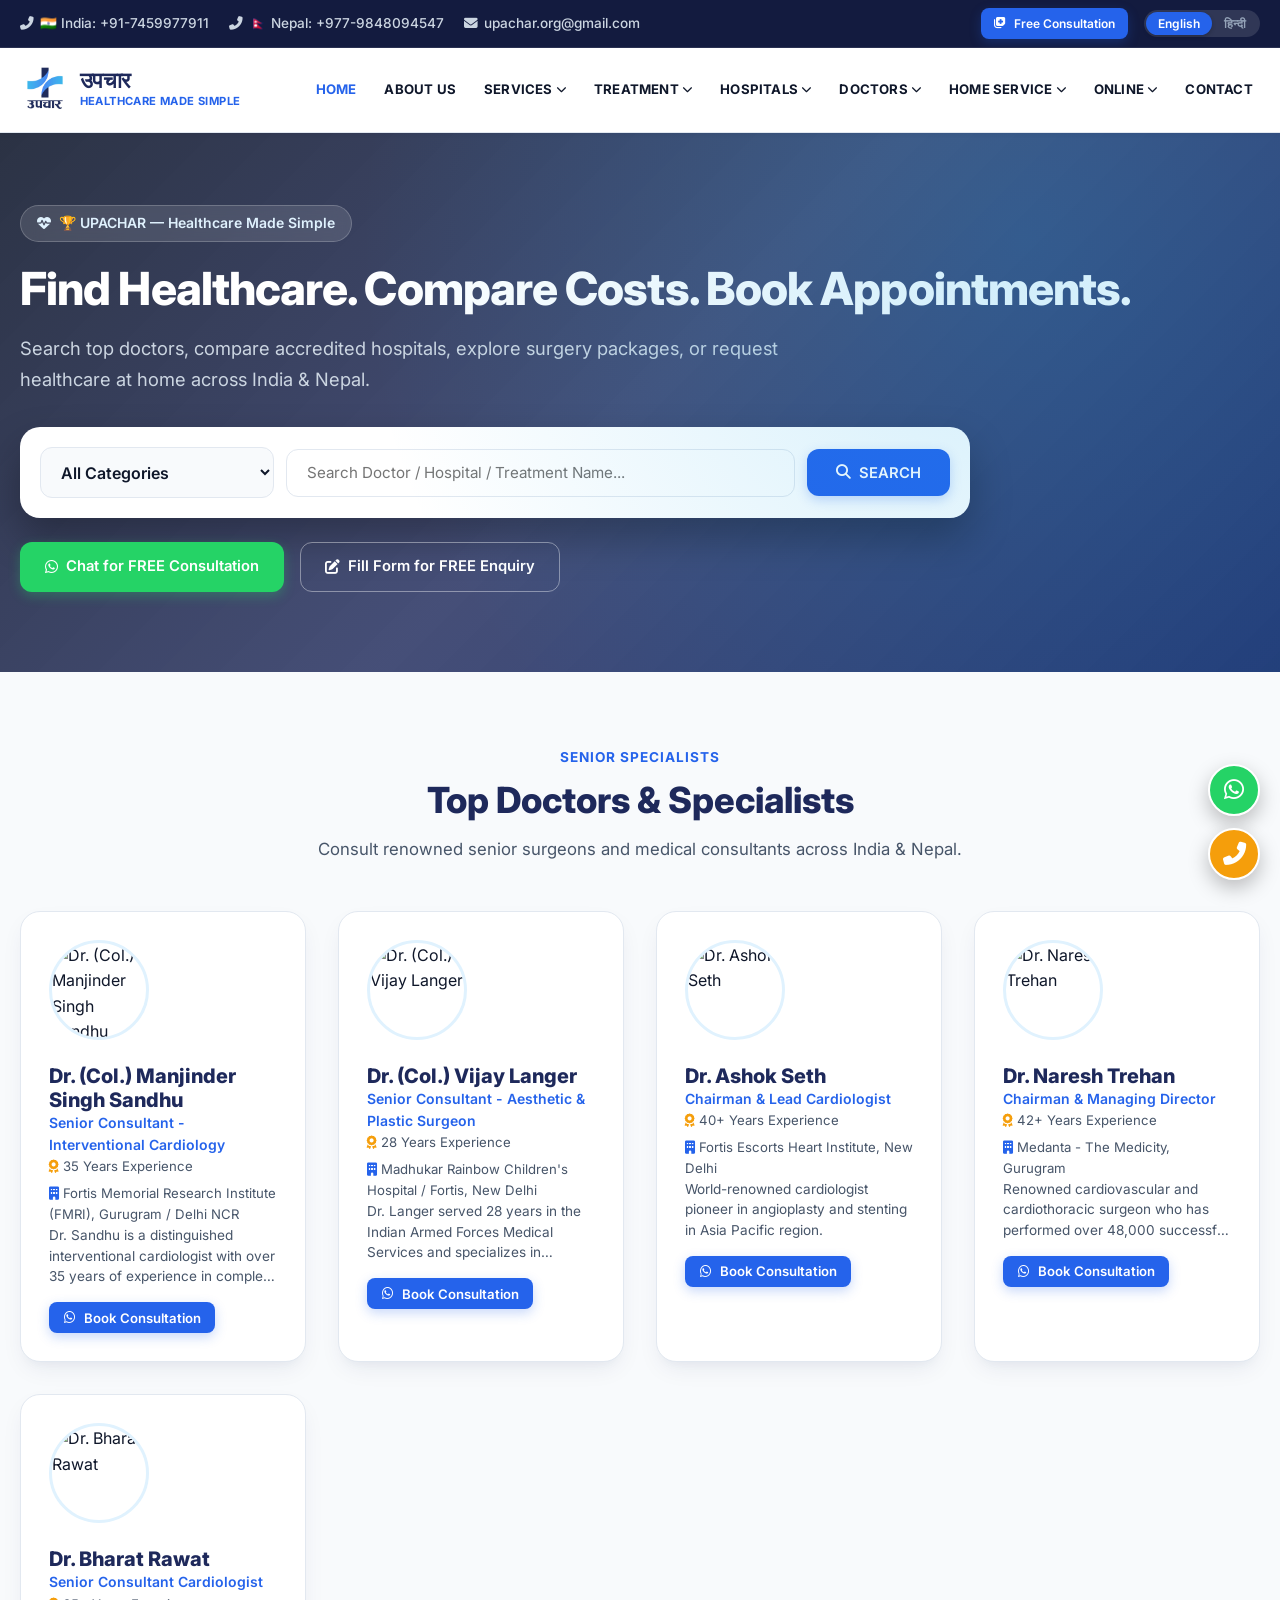
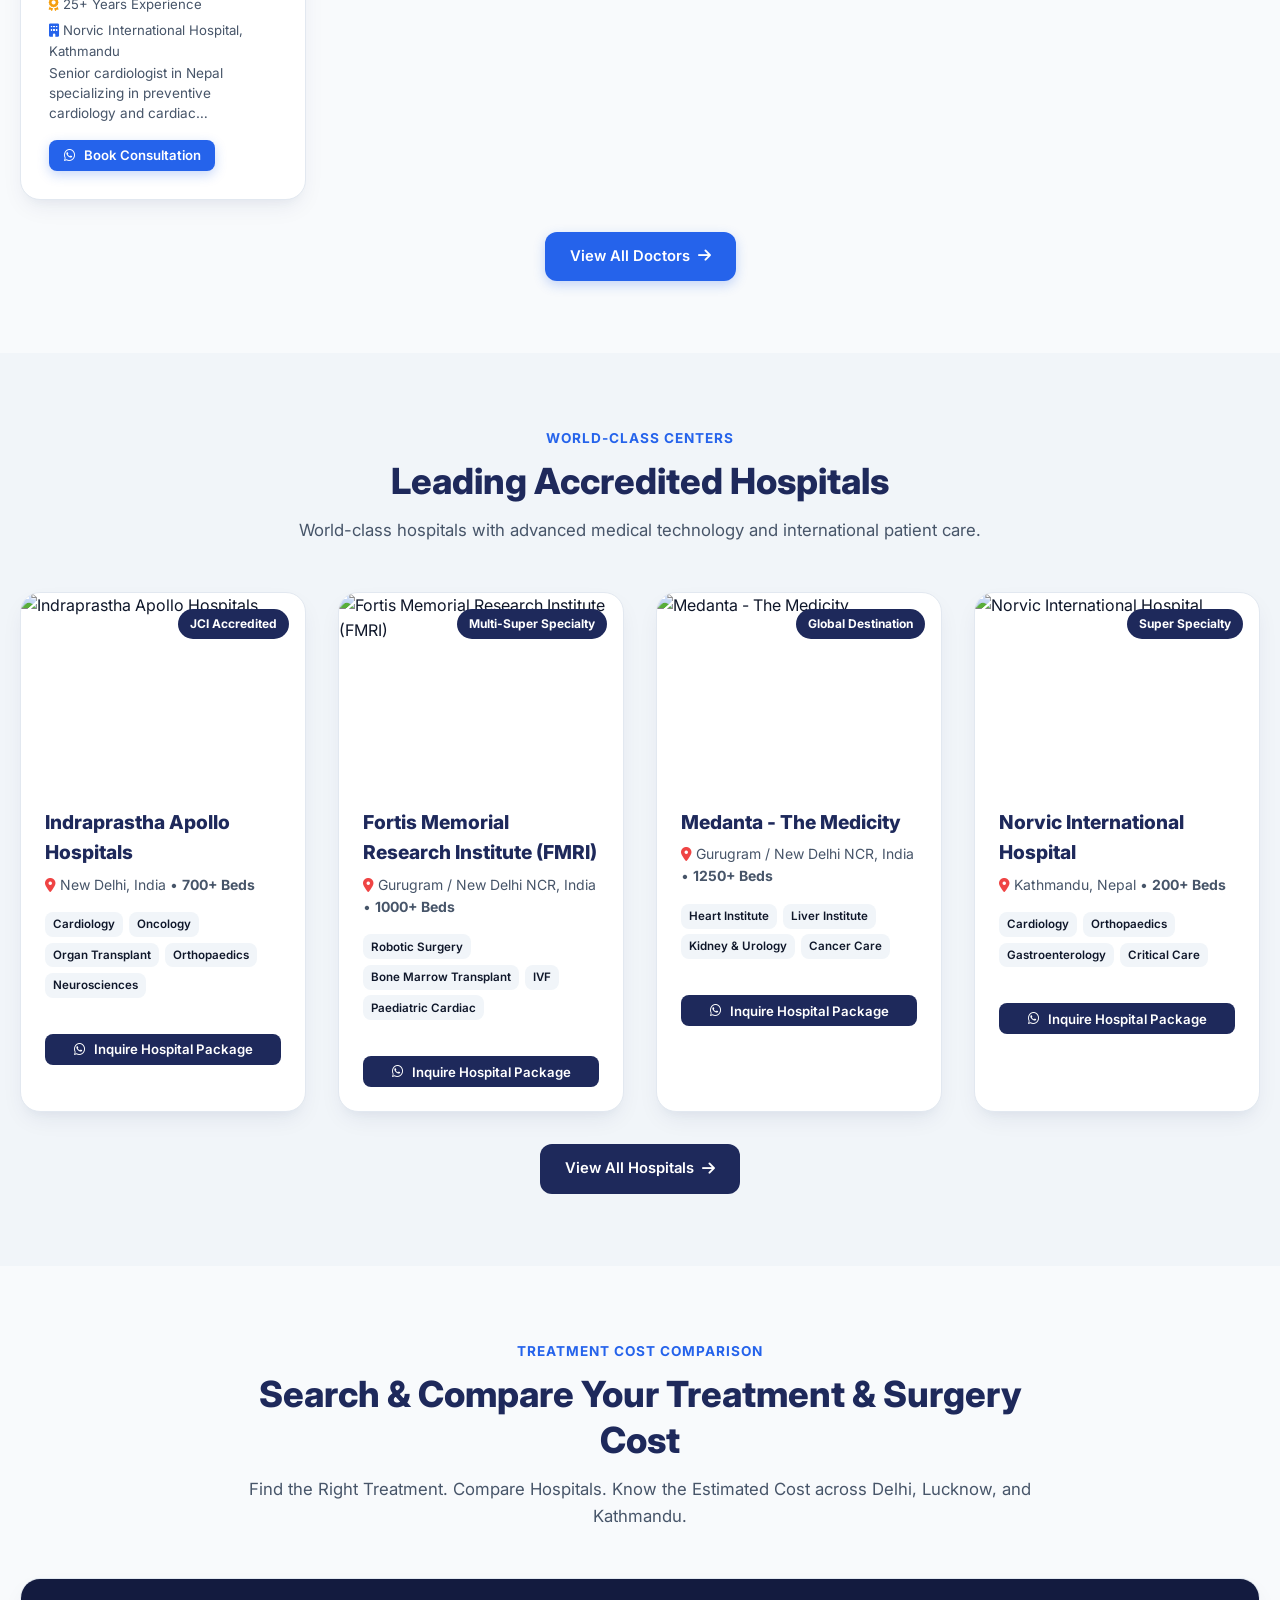
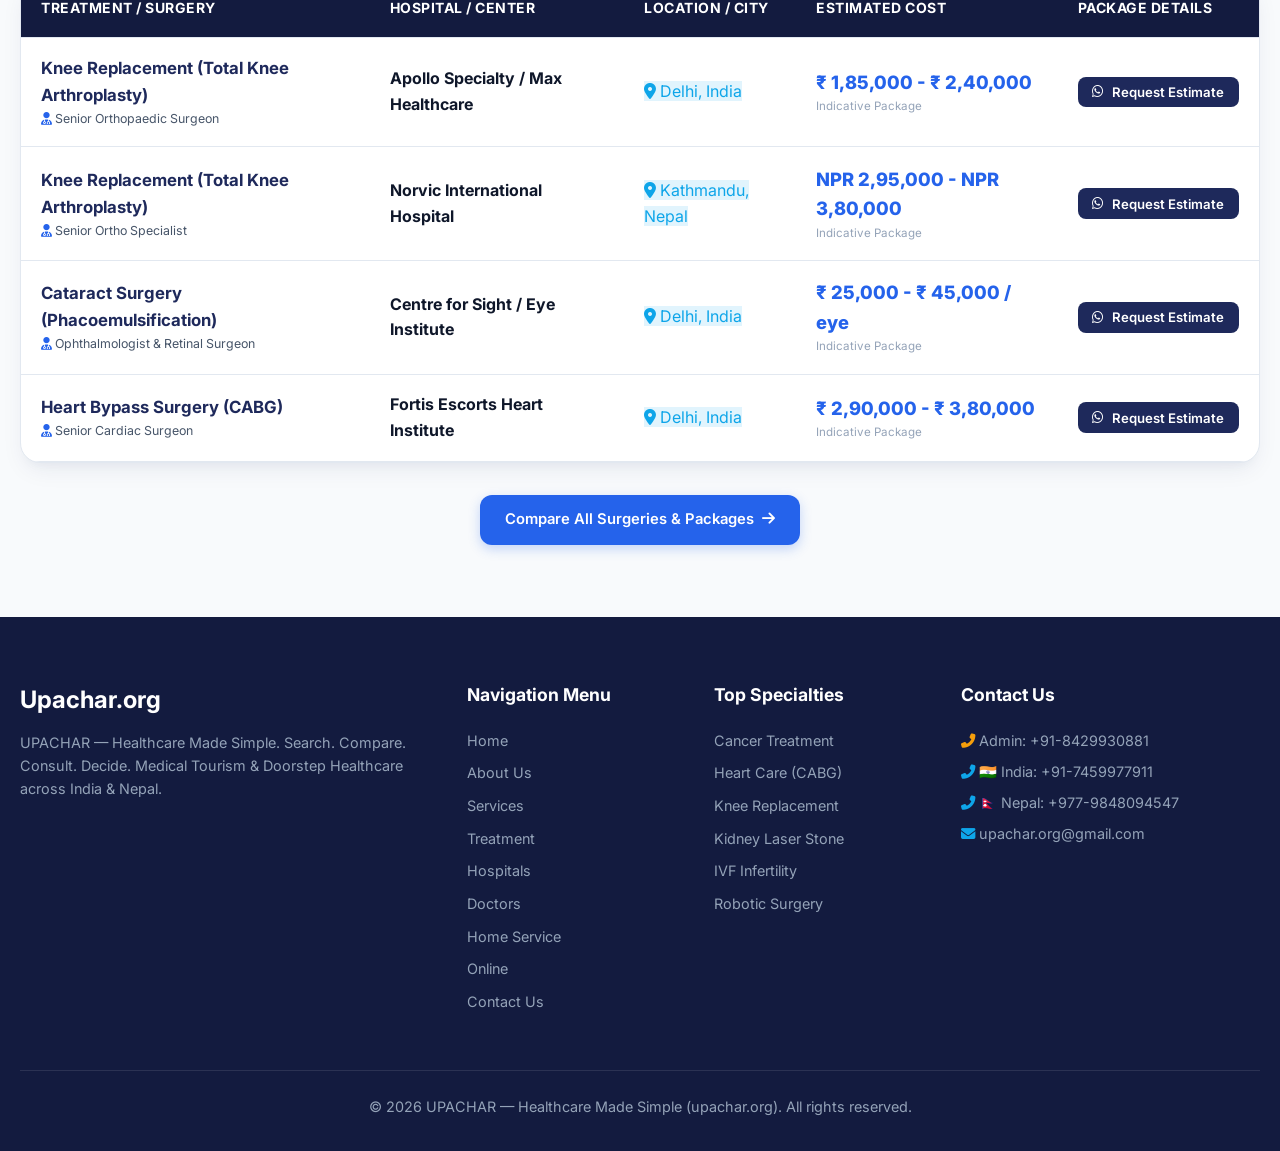
==== commit 441a3078: "Remove hosting notice ticker bar and service stopping timer logic" ====
--- a/index.html
+++ b/index.html
@@ -2,7 +2,7 @@
 <html lang="en">
 <head>
   <meta charset="UTF-8">
-  <meta name="viewport" content="width=device-width, initial-scale=1.0">
+  <meta name="viewport" content="width=device-width, initial-scale=1.0, maximum-scale=1.0, user-scalable=no">
   <title>UPACHAR — Healthcare Made Simple | Doctors, Hospitals, Treatments & Home Care</title>
   <meta name="description" content="UPACHAR — Healthcare Made Simple. Search top doctors, compare accredited hospitals in India & Nepal, surgery costs, medical packages, online consultations & doorstep home healthcare.">
   <meta name="keywords" content="Find Doctors Nepal India, Compare Hospitals, Surgery Costs, Air Ambulance, Home Nursing, Home ICU Setup, Upachar Healthcare">
@@ -13,33 +13,20 @@
 </head>
 <body>
 
-  <!-- Top Running Announcement Notice Ticker Bar (Admin Email: service@leocompters.co.in) -->
-  <div class="ticker-bar">
-    <div class="ticker-label">
-      <i class="fas fa-exclamation-triangle"></i> NOTICE
-    </div>
-    <div class="ticker-wrap">
-      <div class="ticker-content">
-        <div class="ticker-item">
-          <span>⚠️ <strong>HOSTING SERVICE NOTICE:</strong> Website domain & hosting subscription for <strong>upachar.org</strong> is active until <strong>26th August 2026 (12:00 Midnight)</strong>. Please clear account balance before due date.</span>
-          <span>📞 Admin / Billing Contact: <strong>+91-8429930881</strong></span>
-          <span>📢 <strong>महत्वपूर्ण सूचना:</strong> upachar.org डोमेन एवं होस्टिंग सेवा <strong>26 अगस्त 2026 (रात 12:00 बजे)</strong> तक सक्रिय है। बकाये भुगतान हेतु संपर्क करें: <strong>+91-8429930881</strong></span>
-          <span>📧 Email: <strong>service@leocompters.co.in</strong></span>
-        </div>
-      </div>
-    </div>
-  </div>
+
 
   <!-- Top Utility Bar -->
   <div class="top-bar">
     <div class="container">
       <div class="top-info">
-        <a href="tel:+918429930881"><i class="fas fa-phone-alt" style="color:var(--amber);"></i> <span>📞 Admin: +91-8429930881</span></a>
         <a href="tel:+917459977911"><i class="fas fa-phone-alt"></i> <span>🇮🇳 India: +91-7459977911</span></a>
         <a href="tel:+9779848094547"><i class="fas fa-phone-alt"></i> <span>🇳🇵 Nepal: +977-9848094547</span></a>
         <a href="mailto:upachar.org@gmail.com"><i class="fas fa-envelope"></i> <span>upachar.org@gmail.com</span></a>
       </div>
       <div class="top-actions">
+        <a href="contact.html" class="btn btn-primary btn-sm" style="padding:0.3rem 0.75rem; font-size:0.75rem; background:var(--accent);">
+          <i class="fas fa-notes-medical"></i> <span>Free Consultation</span>
+        </a>
         <div class="lang-switch" id="langSwitch">
           <button class="lang-btn active" data-lang="en">English</button>
           <button class="lang-btn" data-lang="hi">हिन्दी</button>
@@ -48,80 +35,76 @@
     </div>
   </div>
 
-  <!-- Header & Exact 9-Item Navigation Bar -->
+  <!-- Header & Multi-Page Navigation Bar -->
   <header class="main-header">
     <div class="container header-container">
       <a href="index.html" class="brand-logo">
-        <img src="assets/images/logo.jpeg" alt="Upachar Logo">
+        <img src="assets/images/logo.jpeg" alt="Upachar Logo" style="height:50px !important; max-height:50px !important; width:auto !important;">
         <div class="brand-text">
           <span class="brand-name">उपचार</span>
           <span class="brand-tagline" data-i18n="brandTagline">Healthcare Made Simple</span>
         </div>
       </a>
 
-      <!-- 9-ITEM MAIN NAVIGATION MENU WITH WIREFRAME DROPDOWNS -->
+      <!-- 9-ITEM MAIN NAVIGATION MENU LINKING TO DEDICATED HTML PAGES -->
       <nav class="nav-menu">
         <!-- 1. HOME -->
         <div class="nav-item">
-          <a href="#home" class="nav-link active" data-i18n="navHome">HOME</a>
+          <a href="index.html" class="nav-link active" data-i18n="navHome">HOME</a>
         </div>
 
         <!-- 2. ABOUT US -->
         <div class="nav-item">
-          <a href="#about" class="nav-link" data-i18n="navAboutUs">ABOUT US</a>
+          <a href="about.html" class="nav-link" data-i18n="navAboutUs">ABOUT US</a>
         </div>
 
         <!-- 3. SERVICES -->
         <div class="nav-item">
-          <a href="#services" class="nav-link" data-i18n="navServices">SERVICES <i class="fas fa-chevron-down" style="font-size:0.65rem;"></i></a>
-          <div class="dropdown-menu">
-            <a href="#doctors" class="dropdown-item"><span>Find Doc/Hosp</span> <i class="fas fa-search"></i></a>
-            <a href="#surgeryCosts" class="dropdown-item"><span>Compare Cost</span> <i class="fas fa-calculator"></i></a>
-            <a href="#online" class="dropdown-item"><span>Online Appoint</span> <i class="fas fa-calendar-check"></i></a>
-            <a href="#homeService" class="dropdown-item"><span>Home Services</span> <i class="fas fa-home"></i></a>
-            <a href="#abroad" class="dropdown-item"><span>Treatmt Abroad</span> <i class="fas fa-plane"></i></a>
-            <a href="#requestQuote" class="dropdown-item"><span>Second Opin</span> <i class="fas fa-notes-medical"></i></a>
-            <a href="#online" class="dropdown-item"><span>Online Consult</span> <i class="fas fa-laptop-medical"></i></a>
-            <a href="#abroad" class="dropdown-item"><span>Medical Tourism</span> <i class="fas fa-globe"></i></a>
-            <a href="#contact" class="dropdown-item"><span>Air Ambulance</span> <i class="fas fa-helicopter"></i></a>
+          <a href="services.html" class="nav-link" data-i18n="navServices">SERVICES <i class="fas fa-chevron-down" style="font-size:0.65rem;"></i></a>
+          <div class="dropdown-menu">
+            <a href="doctors.html" class="dropdown-item"><span>Find Doc/Hosp</span> <i class="fas fa-search"></i></a>
+            <a href="treatment.html" class="dropdown-item"><span>Compare Cost</span> <i class="fas fa-calculator"></i></a>
+            <a href="online.html" class="dropdown-item"><span>Online Appoint</span> <i class="fas fa-calendar-check"></i></a>
+            <a href="home-service.html" class="dropdown-item"><span>Home Services</span> <i class="fas fa-home"></i></a>
+            <a href="contact.html" class="dropdown-item"><span>Air Ambulance</span> <i class="fas fa-helicopter"></i></a>
           </div>
         </div>
 
         <!-- 4. TREATMENT -->
         <div class="nav-item">
-          <a href="#surgeryCosts" class="nav-link" data-i18n="navTreatment">TREATMENT <i class="fas fa-chevron-down" style="font-size:0.65rem;"></i></a>
-          <div class="dropdown-menu">
-            <a href="#surgeryCosts" class="dropdown-item"><span>Cancer Treatment</span> <i class="fas fa-ribbon"></i></a>
-            <a href="#surgeryCosts" class="dropdown-item"><span>Cardiac (Heart Care)</span> <i class="fas fa-heartbeat"></i></a>
-            <a href="#surgeryCosts" class="dropdown-item"><span>Brain & Spine Care</span> <i class="fas fa-brain"></i></a>
-            <a href="#surgeryCosts" class="dropdown-item"><span>Bone & Joint Replacement</span> <i class="fas fa-bone"></i></a>
-            <a href="#surgeryCosts" class="dropdown-item"><span>Kidney & Urology Care</span> <i class="fas fa-procedures"></i></a>
-            <a href="#surgeryCosts" class="dropdown-item"><span>Liver & Digestive Care</span> <i class="fas fa-stethoscope"></i></a>
+          <a href="treatment.html" class="nav-link" data-i18n="navTreatment">TREATMENT <i class="fas fa-chevron-down" style="font-size:0.65rem;"></i></a>
+          <div class="dropdown-menu">
+            <a href="treatment.html" class="dropdown-item"><span>Cancer Treatment</span> <i class="fas fa-ribbon"></i></a>
+            <a href="treatment.html" class="dropdown-item"><span>Cardiac (Heart Care)</span> <i class="fas fa-heartbeat"></i></a>
+            <a href="treatment.html" class="dropdown-item"><span>Brain & Spine Care</span> <i class="fas fa-brain"></i></a>
+            <a href="treatment.html" class="dropdown-item"><span>Bone & Joint Replacement</span> <i class="fas fa-bone"></i></a>
+            <a href="treatment.html" class="dropdown-item"><span>Kidney & Urology Care</span> <i class="fas fa-procedures"></i></a>
+            <a href="treatment.html" class="dropdown-item"><span>Liver & Digestive Care</span> <i class="fas fa-stethoscope"></i></a>
           </div>
         </div>
 
         <!-- 5. HOSPITALS -->
         <div class="nav-item">
-          <a href="#hospitals" class="nav-link" data-i18n="navHospitals">HOSPITALS <i class="fas fa-chevron-down" style="font-size:0.65rem;"></i></a>
+          <a href="hospitals.html" class="nav-link" data-i18n="navHospitals">HOSPITALS <i class="fas fa-chevron-down" style="font-size:0.65rem;"></i></a>
           <div class="dropdown-menu">
             <div class="dropdown-item has-submenu">
               <span>🇳🇵 Nepal Hospitals</span> <i class="fas fa-chevron-right" style="font-size:0.65rem;"></i>
               <div class="flyout-submenu">
-                <a href="#hospitals" class="dropdown-item"><span>Norvic International Hospital</span></a>
-                <a href="#hospitals" class="dropdown-item"><span>Grande International Hospital</span></a>
-                <a href="#hospitals" class="dropdown-item"><span>Vayodha Hospital</span></a>
-                <a href="#hospitals" class="dropdown-item"><span>Nepal Mediciti Hospital</span></a>
+                <a href="hospitals.html" class="dropdown-item"><span>Norvic International Hospital</span></a>
+                <a href="hospitals.html" class="dropdown-item"><span>Grande International Hospital</span></a>
+                <a href="hospitals.html" class="dropdown-item"><span>Vayodha Hospital</span></a>
+                <a href="hospitals.html" class="dropdown-item"><span>Nepal Mediciti Hospital</span></a>
               </div>
             </div>
             <div class="dropdown-item has-submenu">
               <span>🇮🇳 India Hospitals</span> <i class="fas fa-chevron-right" style="font-size:0.65rem;"></i>
               <div class="flyout-submenu">
-                <a href="#hospitals" class="dropdown-item"><span>Indraprastha Apollo, New Delhi</span></a>
-                <a href="#hospitals" class="dropdown-item"><span>Fortis FMRI, Gurugram</span></a>
-                <a href="#hospitals" class="dropdown-item"><span>Medanta - The Medicity, Gurugram</span></a>
-                <a href="#hospitals" class="dropdown-item"><span>Max Super Speciality, Saket</span></a>
-                <a href="#hospitals" class="dropdown-item"><span>Manipal Hospitals, Dwarka</span></a>
-                <a href="#hospitals" class="dropdown-item"><span>BLK-Max Super Speciality</span></a>
+                <a href="hospitals.html" class="dropdown-item"><span>Indraprastha Apollo, New Delhi</span></a>
+                <a href="hospitals.html" class="dropdown-item"><span>Fortis FMRI, Gurugram</span></a>
+                <a href="hospitals.html" class="dropdown-item"><span>Medanta - The Medicity, Gurugram</span></a>
+                <a href="hospitals.html" class="dropdown-item"><span>Max Super Speciality, Saket</span></a>
+                <a href="hospitals.html" class="dropdown-item"><span>Manipal Hospitals, Dwarka</span></a>
+                <a href="hospitals.html" class="dropdown-item"><span>BLK-Max Super Speciality</span></a>
               </div>
             </div>
           </div>
@@ -129,24 +112,24 @@
 
         <!-- 6. DOCTORS -->
         <div class="nav-item">
-          <a href="#doctors" class="nav-link" data-i18n="navDoctors">DOCTORS <i class="fas fa-chevron-down" style="font-size:0.65rem;"></i></a>
+          <a href="doctors.html" class="nav-link" data-i18n="navDoctors">DOCTORS <i class="fas fa-chevron-down" style="font-size:0.65rem;"></i></a>
           <div class="dropdown-menu">
             <div class="dropdown-item has-submenu">
               <span>🇳🇵 Nepal Doctors</span> <i class="fas fa-chevron-right" style="font-size:0.65rem;"></i>
               <div class="flyout-submenu">
-                <a href="#doctors" class="dropdown-item"><span>Dr. Bharat Rawat (Cardiology)</span></a>
-                <a href="#doctors" class="dropdown-item"><span>Dr. Chakra Raj Pandey (Ortho)</span></a>
-                <a href="#doctors" class="dropdown-item"><span>Dr. Pankaj Jalan (Neurology)</span></a>
+                <a href="doctors.html" class="dropdown-item"><span>Dr. Bharat Rawat (Cardiology)</span></a>
+                <a href="doctors.html" class="dropdown-item"><span>Dr. Chakra Raj Pandey (Ortho)</span></a>
+                <a href="doctors.html" class="dropdown-item"><span>Dr. Pankaj Jalan (Neurology)</span></a>
               </div>
             </div>
             <div class="dropdown-item has-submenu">
               <span>🇮🇳 India Doctors</span> <i class="fas fa-chevron-right" style="font-size:0.65rem;"></i>
               <div class="flyout-submenu">
-                <a href="#doctors" class="dropdown-item"><span>Dr. (Col.) M.S. Sandhu (Cardio)</span></a>
-                <a href="#doctors" class="dropdown-item"><span>Dr. (Col.) Vijay Langer (Plastic)</span></a>
-                <a href="#doctors" class="dropdown-item"><span>Dr. Naresh Trehan (Cardiac)</span></a>
-                <a href="#doctors" class="dropdown-item"><span>Dr. Ashok Seth (Cardiology)</span></a>
-                <a href="#doctors" class="dropdown-item"><span>Dr. Subhash Gupta (Liver)</span></a>
+                <a href="doctors.html" class="dropdown-item"><span>Dr. (Col.) M.S. Sandhu (Cardio)</span></a>
+                <a href="doctors.html" class="dropdown-item"><span>Dr. (Col.) Vijay Langer (Plastic)</span></a>
+                <a href="doctors.html" class="dropdown-item"><span>Dr. Naresh Trehan (Cardiac)</span></a>
+                <a href="doctors.html" class="dropdown-item"><span>Dr. Ashok Seth (Cardiology)</span></a>
+                <a href="doctors.html" class="dropdown-item"><span>Dr. Subhash Gupta (Liver)</span></a>
               </div>
             </div>
           </div>
@@ -154,41 +137,35 @@
 
         <!-- 7. HOME SERVICE -->
         <div class="nav-item">
-          <a href="#homeService" class="nav-link" data-i18n="navHomeService">HOME SERVICE <i class="fas fa-chevron-down" style="font-size:0.65rem;"></i></a>
-          <div class="dropdown-menu">
-            <a href="#sampleCollection" class="dropdown-item"><span>Sample Collection</span> <i class="fas fa-vials"></i></a>
-            <a href="#homeService" class="dropdown-item"><span>Doctor Visit @ Home</span> <i class="fas fa-user-md"></i></a>
-            <a href="#homeService" class="dropdown-item"><span>Nurse Care @ Home</span> <i class="fas fa-user-nurse"></i></a>
-            <a href="#homeService" class="dropdown-item"><span>Medical Equipment Rental</span> <i class="fas fa-wheelchair"></i></a>
-            <a href="#homeService" class="dropdown-item"><span>Home ICU Bed Setup</span> <i class="fas fa-procedures"></i></a>
+          <a href="home-service.html" class="nav-link" data-i18n="navHomeService">HOME SERVICE <i class="fas fa-chevron-down" style="font-size:0.65rem;"></i></a>
+          <div class="dropdown-menu">
+            <a href="home-service.html" class="dropdown-item"><span>Sample Collection</span> <i class="fas fa-vials"></i></a>
+            <a href="home-service.html" class="dropdown-item"><span>Doctor Visit @ Home</span> <i class="fas fa-user-md"></i></a>
+            <a href="home-service.html" class="dropdown-item"><span>Nurse Care @ Home</span> <i class="fas fa-user-nurse"></i></a>
+            <a href="home-service.html" class="dropdown-item"><span>Medical Equipment Rental</span> <i class="fas fa-wheelchair"></i></a>
+            <a href="home-service.html" class="dropdown-item"><span>Home ICU Bed Setup</span> <i class="fas fa-procedures"></i></a>
           </div>
         </div>
 
         <!-- 8. ONLINE -->
         <div class="nav-item">
-          <a href="#online" class="nav-link" data-i18n="navOnline">ONLINE <i class="fas fa-chevron-down" style="font-size:0.65rem;"></i></a>
-          <div class="dropdown-menu">
-            <a href="#online" class="dropdown-item"><span>Online Appointment</span> <i class="fas fa-calendar-alt"></i></a>
-            <a href="#online" class="dropdown-item"><span>Online Consultation</span> <i class="fas fa-video"></i></a>
-            <a href="#requestQuote" class="dropdown-item"><span>Second Opinion</span> <i class="fas fa-notes-medical"></i></a>
+          <a href="online.html" class="nav-link" data-i18n="navOnline">ONLINE <i class="fas fa-chevron-down" style="font-size:0.65rem;"></i></a>
+          <div class="dropdown-menu">
+            <a href="online.html" class="dropdown-item"><span>Online Appointment</span> <i class="fas fa-calendar-alt"></i></a>
+            <a href="online.html" class="dropdown-item"><span>Online Consultation</span> <i class="fas fa-video"></i></a>
+            <a href="contact.html" class="dropdown-item"><span>Second Opinion</span> <i class="fas fa-notes-medical"></i></a>
           </div>
         </div>
 
         <!-- 9. CONTACT US -->
         <div class="nav-item">
-          <a href="#contact" class="nav-link" data-i18n="navContactUs">CONTACT</a>
+          <a href="contact.html" class="nav-link" data-i18n="navContactUs">CONTACT</a>
         </div>
       </nav>
 
-      <div class="nav-cta-group">
-        <a href="#requestQuote" class="btn btn-primary">
-          <i class="fas fa-notes-medical"></i>
-          <span>Free Consultation</span>
-        </a>
-        <button class="mobile-toggle" aria-label="Toggle menu">
-          <i class="fas fa-bars"></i>
-        </button>
-      </div>
+      <button class="mobile-toggle" aria-label="Toggle menu">
+        <i class="fas fa-bars"></i>
+      </button>
     </div>
   </header>
 
@@ -229,14 +206,14 @@
         <a href="https://wa.me/918429930881" target="_blank" class="btn btn-whatsapp">
           <i class="fab fa-whatsapp"></i> <span data-i18n="btnFreeConsult">Chat for FREE Consultation</span>
         </a>
-        <a href="#requestQuote" class="btn btn-outline" style="color:#FFF; border-color:rgba(255,255,255,0.4);">
+        <a href="contact.html" class="btn btn-outline" style="color:#FFF; border-color:rgba(255,255,255,0.4);">
           <i class="fas fa-edit"></i> <span data-i18n="btnFreeEnquiry">Fill Form for FREE Enquiry</span>
         </a>
       </div>
     </div>
   </section>
 
-  <!-- DOCTORS DIRECTORY SECTION -->
+  <!-- DOCTORS DIRECTORY PREVIEW -->
   <section id="doctors" class="section">
     <div class="container">
       <div class="section-header">
@@ -245,29 +222,17 @@
         <p class="section-desc" data-i18n="doctorsSubheading">Consult renowned senior surgeons and medical consultants across India & Nepal.</p>
       </div>
 
-      <!-- Doctor Filters -->
-      <div class="cost-search-box">
-        <select id="doctorCountryFilter" class="form-select" style="max-width:200px;">
-          <option value="all" data-i18n="selectCountry">Select Country</option>
-          <option value="India">India</option>
-          <option value="Nepal">Nepal</option>
-        </select>
-
-        <select id="doctorDeptFilter" class="form-select" style="max-width:240px;">
-          <option value="all" data-i18n="selectDept">Select Department</option>
-        </select>
-
-        <div style="flex-grow:1;">
-          <input type="text" id="doctorSearchInput" class="form-input" placeholder="Search Doctor by Name..." data-i18n="filterDoctorInput">
-        </div>
-      </div>
-
-      <!-- Doctors Cards Grid (Rendered by app.js) -->
       <div id="doctorsGrid" class="doctors-grid"></div>
+
+      <div style="text-align:center; margin-top:2rem;">
+        <a href="doctors.html" class="btn btn-primary">
+          View All Doctors <i class="fas fa-arrow-right"></i>
+        </a>
+      </div>
     </div>
   </section>
 
-  <!-- HOSPITALS DIRECTORY SECTION -->
+  <!-- HOSPITALS DIRECTORY PREVIEW -->
   <section id="hospitals" class="section" style="background:var(--bg-alt);">
     <div class="container">
       <div class="section-header">
@@ -277,41 +242,22 @@
       </div>
 
       <div id="hospitalsGrid" class="hospitals-grid"></div>
+
+      <div style="text-align:center; margin-top:2rem;">
+        <a href="hospitals.html" class="btn btn-navy">
+          View All Hospitals <i class="fas fa-arrow-right"></i>
+        </a>
+      </div>
     </div>
   </section>
 
-  <!-- SEARCH & COMPARE SURGERY & TREATMENT COSTS SECTION -->
+  <!-- SEARCH & COMPARE SURGERY & TREATMENT COSTS -->
   <section id="surgeryCosts" class="section">
     <div class="container">
       <div class="section-header">
         <span class="section-tag">Treatment Cost Comparison</span>
         <h2 class="section-title" data-i18n="surgeryTitle">Search & Compare Your Treatment & Surgery Cost</h2>
         <p class="section-desc" data-i18n="surgerySubtitle">Find the Right Treatment. Compare Hospitals. Know the Estimated Cost across Delhi, Lucknow, and Kathmandu.</p>
-      </div>
-
-      <div class="cost-search-box">
-        <div style="flex-grow:1; min-width:240px;">
-          <label style="font-size:0.8rem; font-weight:700; color:var(--text-muted); margin-bottom:0.25rem; display:block;">Select Treatment / Surgery</label>
-          <select id="surgeryTreatmentSelect" class="form-select">
-            <option value="all">All Treatments & Surgeries</option>
-          </select>
-        </div>
-
-        <div style="flex-grow:1; min-width:200px;">
-          <label style="font-size:0.8rem; font-weight:700; color:var(--text-muted); margin-bottom:0.25rem; display:block;">Select City / Country</label>
-          <select id="surgeryCitySelect" class="form-select">
-            <option value="all">All Cities (Delhi, Lucknow, Kathmandu)</option>
-            <option value="delhi">Delhi, India</option>
-            <option value="lucknow">Lucknow, India</option>
-            <option value="kathmandu">Kathmandu, Nepal</option>
-          </select>
-        </div>
-
-        <div style="align-self:flex-end;">
-          <button id="surgerySearchBtn" class="btn btn-primary">
-            <i class="fas fa-search"></i> <span>Search & Compare</span>
-          </button>
-        </div>
       </div>
 
       <div class="cost-table-wrap">
@@ -328,174 +274,10 @@
           <tbody id="surgeryTableBody"></tbody>
         </table>
       </div>
-    </div>
-  </section>
-
-  <!-- HEALTHCARE AT HOME SECTION (#homeService) -->
-  <section id="homeService" class="section" style="background:var(--bg-alt);">
-    <div class="container">
-      <div class="section-header">
-        <span class="section-tag">Doorstep Care</span>
-        <h2 class="section-title">Healthcare at Home</h2>
-        <p class="section-desc">Sample collection, Doctor Visit, Nurse Care, Medical Equipment Rental & Home ICU Setup.</p>
-      </div>
-
-      <div id="servicesContainer" class="services-grid"></div>
-    </div>
-  </section>
-
-  <!-- ONLINE CONSULTATIONS SECTION (#online) -->
-  <section id="online" class="section">
-    <div class="container" style="text-align:center; max-width:800px;">
-      <span class="section-tag">Tele-Medicine</span>
-      <h2 class="section-title">Book & Consult Online</h2>
-      <p class="section-desc" style="margin-bottom:2rem;">
-        Get second medical opinions from senior hospital specialists without leaving your home. Send medical reports via WhatsApp for instant doctor review.
-      </p>
-
-      <div style="display:flex; justify-content:center; gap:1rem; flex-wrap:wrap;">
-        <button class="btn btn-whatsapp" onclick="openBookingModal('doctor', 'Online Second Opinion Consultation')">
-          <i class="fab fa-whatsapp"></i> Book Online Consultation
-        </button>
-        <a href="#requestQuote" class="btn btn-navy">
-          <i class="fas fa-file-pdf"></i> Submit Reports for Opinion
-        </a>
-      </div>
-    </div>
-  </section>
-
-  <!-- PERSONALIZED TREATMENT ESTIMATE FORM SECTION (#requestQuote) -->
-  <section id="requestQuote" class="section" style="background:var(--bg-alt);">
-    <div class="container">
-      <div class="section-header">
-        <span class="section-tag">Customized Estimation</span>
-        <h2 class="section-title" data-i18n="quoteTitle">Get Your Personalized Treatment Estimate</h2>
-        <p class="section-desc" data-i18n="quoteSubtitle">Every patient is different. Submit your medical details & reports to receive an exact quotation.</p>
-      </div>
-
-      <div style="max-width:800px; margin:0 auto; background:#FFF; border-radius:var(--radius-lg); padding:2.5rem; box-shadow:var(--shadow-md);">
-        <form id="personalizedQuoteForm" class="quick-form">
-          <div style="display:grid; grid-template-columns:1fr 1fr; gap:1rem;">
-            <div class="form-group">
-              <label>Patient Name</label>
-              <input type="text" id="quoteName" class="form-input" placeholder="e.g. Ramesh Sharma" required>
-            </div>
-            <div class="form-group">
-              <label>Patient Age</label>
-              <input type="number" id="quoteAge" class="form-input" placeholder="e.g. 52" required>
-            </div>
-          </div>
-
-          <div style="display:grid; grid-template-columns:1fr 1fr; gap:1rem;">
-            <div class="form-group">
-              <label>Country / City</label>
-              <select id="quoteCountry" class="form-select" required>
-                <option value="India - Delhi NCR">India - Delhi NCR</option>
-                <option value="India - Lucknow / UP">India - Lucknow / UP</option>
-                <option value="Nepal - Kathmandu">Nepal - Kathmandu</option>
-                <option value="Nepal - Other City">Nepal - Other City</option>
-                <option value="International">International</option>
-              </select>
-            </div>
-            <div class="form-group">
-              <label>Treatment / Surgery Required</label>
-              <input type="text" id="quoteTreatment" class="form-input" placeholder="e.g. Knee Replacement / Cataract / CABG" required>
-            </div>
-          </div>
-
-          <div style="display:grid; grid-template-columns:1fr 1fr; gap:1rem;">
-            <div class="form-group">
-              <label>Preferred Hospital / City</label>
-              <input type="text" id="quoteHospital" class="form-input" placeholder="e.g. Hospital A (Delhi) or Any Best Hospital">
-            </div>
-            <div class="form-group">
-              <label>Preferred Date of Treatment</label>
-              <input type="date" id="quoteDate" class="form-input">
-            </div>
-          </div>
-
-          <div style="display:grid; grid-template-columns:1fr 1fr; gap:1rem;">
-            <div class="form-group">
-              <label>Contact Number</label>
-              <input type="tel" id="quoteContact" class="form-input" placeholder="+91 / +977 XXXXXXXXXX" required>
-            </div>
-            <div class="form-group">
-              <label>Email or WhatsApp Number</label>
-              <input type="text" id="quoteEmailWA" class="form-input" placeholder="email@example.com / WhatsApp" required>
-            </div>
-          </div>
-
-          <div class="form-group">
-            <label>Upload Medical Reports (Optional)</label>
-            <input type="file" id="quoteReportFile" class="form-input" accept=".pdf,.jpg,.png,.doc,.docx">
-            <span style="font-size:0.75rem; color:var(--text-muted);">Accepted formats: PDF, Images, Word (Max 10MB)</span>
-          </div>
-
-          <button type="submit" class="btn btn-primary" style="width:100%; font-size:1.05rem; padding:0.9rem; margin-top:0.5rem;">
-            <i class="fab fa-whatsapp"></i> <span>Request My Treatment Estimate</span>
-          </button>
-        </form>
-      </div>
-    </div>
-  </section>
-
-  <!-- ABOUT US SECTION (#about) -->
-  <section id="about" class="section">
-    <div class="container">
-      <div class="section-header">
-        <span class="section-tag">About UPACHAR</span>
-        <h2 class="section-title">Healthcare Made Simple</h2>
-        <p class="section-desc">
-          UPACHAR connects patients across India & Nepal with accredited hospitals, top doctors, transparent surgery cost comparison, air ambulance support, and professional doorstep healthcare.
-        </p>
-      </div>
-    </div>
-  </section>
-
-  <!-- HOME SAMPLE COLLECTION SECTION -->
-  <section id="sampleCollection" class="section" style="background:var(--bg-alt);">
-    <div class="container">
-      <div class="section-header">
-        <span class="section-tag">Pathology at Doorstep</span>
-        <h2 class="section-title">Home Sample Collection</h2>
-        <p class="section-desc">Certified phlebotomists collect blood & urine samples right at your doorstep. 100% sterile single-use kits.</p>
-      </div>
-
-      <div id="sampleTestsGrid" class="packages-grid"></div>
-    </div>
-  </section>
-
-  <!-- FAQs Section -->
-  <section class="section">
-    <div class="container">
-      <div class="section-header">
-        <span class="section-tag">Have Questions?</span>
-        <h2 class="section-title" data-i18n="faqTitle">Frequently Asked Questions</h2>
-      </div>
-
-      <div id="faqAccordion" class="faq-accordion"></div>
-    </div>
-  </section>
-
-  <!-- Contact Section (#contact) -->
-  <section id="contact" class="section" style="background:linear-gradient(135deg, #1E295B 0%, #131B3F 100%); color:#FFFFFF;">
-    <div class="container" style="text-align:center;">
-      <h2 style="font-size:2.25rem; font-weight:800; margin-bottom:1rem;">Your Healthcare Journey Starts With Better Information</h2>
-      <p style="font-size:1.1rem; color:#CBD5E1; max-width:700px; margin:0 auto 2rem;">
-        Search. Compare. Consult. Decide. UPACHAR — Healthcare Made Simple.
-      </p>
-      <div style="display:flex; justify-content:center; gap:1rem; flex-wrap:wrap;">
-        <a href="tel:+918429930881" class="btn btn-primary" style="font-size:1.05rem; padding:0.85rem 1.75rem; background:#F59E0B; border-color:#F59E0B;">
-          <i class="fas fa-phone-alt"></i> Admin: +91 8429930881
-        </a>
-        <a href="tel:+917459977911" class="btn btn-primary" style="font-size:1.05rem; padding:0.85rem 1.75rem;">
-          <i class="fas fa-phone-alt"></i> India: +91 7459977911
-        </a>
-        <a href="tel:+9779848094547" class="btn btn-primary" style="font-size:1.05rem; padding:0.85rem 1.75rem; background:#2A3B82;">
-          <i class="fas fa-phone-alt"></i> Nepal: +977 9848094547
-        </a>
-        <a href="mailto:service@leocompters.co.in" class="btn btn-outline" style="font-size:1.05rem; padding:0.85rem 1.75rem; color:#FFF; border-color:rgba(255,255,255,0.4);">
-          <i class="fas fa-envelope"></i> service@leocompters.co.in
+
+      <div style="text-align:center; margin-top:2rem;">
+        <a href="treatment.html" class="btn btn-primary">
+          Compare All Surgeries & Packages <i class="fas fa-arrow-right"></i>
         </a>
       </div>
     </div>
@@ -576,27 +358,27 @@
         <div>
           <h4 class="footer-title">Navigation Menu</h4>
           <ul class="footer-links">
-            <li><a href="#home">Home</a></li>
-            <li><a href="#about">About Us</a></li>
-            <li><a href="#services">Services</a></li>
-            <li><a href="#surgeryCosts">Treatment</a></li>
-            <li><a href="#hospitals">Hospitals</a></li>
-            <li><a href="#doctors">Doctors</a></li>
-            <li><a href="#homeService">Home Service</a></li>
-            <li><a href="#online">Online</a></li>
-            <li><a href="#contact">Contact Us</a></li>
+            <li><a href="index.html">Home</a></li>
+            <li><a href="about.html">About Us</a></li>
+            <li><a href="services.html">Services</a></li>
+            <li><a href="treatment.html">Treatment</a></li>
+            <li><a href="hospitals.html">Hospitals</a></li>
+            <li><a href="doctors.html">Doctors</a></li>
+            <li><a href="home-service.html">Home Service</a></li>
+            <li><a href="online.html">Online</a></li>
+            <li><a href="contact.html">Contact Us</a></li>
           </ul>
         </div>
 
         <div>
           <h4 class="footer-title">Top Specialties</h4>
           <ul class="footer-links">
-            <li><a href="#surgeryCosts">Cancer Treatment</a></li>
-            <li><a href="#surgeryCosts">Heart Care (CABG)</a></li>
-            <li><a href="#surgeryCosts">Knee Replacement</a></li>
-            <li><a href="#surgeryCosts">Kidney Laser Stone</a></li>
-            <li><a href="#surgeryCosts">IVF Infertility</a></li>
-            <li><a href="#surgeryCosts">Robotic Surgery</a></li>
+            <li><a href="treatment.html">Cancer Treatment</a></li>
+            <li><a href="treatment.html">Heart Care (CABG)</a></li>
+            <li><a href="treatment.html">Knee Replacement</a></li>
+            <li><a href="treatment.html">Kidney Laser Stone</a></li>
+            <li><a href="treatment.html">IVF Infertility</a></li>
+            <li><a href="treatment.html">Robotic Surgery</a></li>
           </ul>
         </div>
 
@@ -605,7 +387,7 @@
           <p style="margin-bottom:0.5rem;"><i class="fas fa-phone-alt" style="color:var(--amber);"></i> Admin: +91-8429930881</p>
           <p style="margin-bottom:0.5rem;"><i class="fas fa-phone-alt" style="color:var(--cyan);"></i> 🇮🇳 India: +91-7459977911</p>
           <p style="margin-bottom:0.5rem;"><i class="fas fa-phone-alt" style="color:var(--cyan);"></i> 🇳🇵 Nepal: +977-9848094547</p>
-          <p style="margin-bottom:0.5rem;"><i class="fas fa-envelope" style="color:var(--cyan);"></i> service@leocompters.co.in</p>
+          <p style="margin-bottom:0.5rem;"><i class="fas fa-envelope" style="color:var(--cyan);"></i> upachar.org@gmail.com</p>
         </div>
       </div>
 
--- a/css/style.css
+++ b/css/style.css
@@ -1,6 +1,6 @@
 /* ==========================================================================
    Upachar.org - Medical Tourism & Home Healthcare Stylesheet
-   Strict Mobile Responsive + Floating WhatsApp & Phone Icon Fixes
+   Strict Mobile Responsive (Zero Horizontal Overflow on Smartphones)
    ========================================================================== */
 
 @import url('https://fonts.googleapis.com/css2?family=Inter:wght@300;400;500;600;700;800&family=Noto+Sans+Devanagari:wght@400;500;600;700&display=swap');
@@ -40,26 +40,31 @@
   --transition: all 0.25s cubic-bezier(0.4, 0, 0.2, 1);
 }
 
-/* Strict Zero Overflow CSS Reset */
+/* Bulletproof Anti-Overflow & Dark Canvas Reset */
 *, *::before, *::after {
-  box-sizing: border-box;
+  box-sizing: border-box !important;
   margin: 0;
   padding: 0;
-}
-
-html, body {
-  width: 100%;
-  max-width: 100%;
+  -webkit-tap-highlight-color: transparent;
+}
+
+html {
+  width: 100% !important;
+  max-width: 100vw !important;
   overflow-x: hidden !important;
-  position: relative;
-  touch-action: manipulation;
+  background-color: #0F172A !important;
 }
 
 body {
+  width: 100% !important;
+  max-width: 100vw !important;
+  overflow-x: hidden !important;
+  position: relative !important;
   font-family: var(--font-main);
   background-color: var(--bg-body);
   color: var(--text-dark);
   line-height: 1.6;
+  -webkit-font-smoothing: antialiased;
 }
 
 a {
@@ -82,6 +87,12 @@
   font-family: inherit;
   font-size: inherit;
   max-width: 100%;
+}
+
+p, h1, h2, h3, h4, h5, h6, span, a, label {
+  max-width: 100%;
+  overflow-wrap: break-word;
+  word-break: break-word;
 }
 
 .container {
@@ -92,20 +103,22 @@
   box-sizing: border-box;
 }
 
-/* RUNNING NOTICE TICKER BANNER (Right to Left Smooth Marquee) */
+/* RUNNING NOTICE TICKER BANNER (Absolute Position Marquee - Out of Flow) */
 .ticker-bar {
   background: linear-gradient(90deg, #131B3F 0%, #1E295B 40%, #2563EB 80%, #131B3F 100%);
   color: #FFFFFF;
   padding: 0.4rem 0;
   font-size: 0.85rem;
   font-weight: 600;
-  overflow: hidden;
+  overflow: hidden !important;
   border-bottom: 1px solid rgba(255, 255, 255, 0.15);
   display: flex;
   align-items: center;
   gap: 0.5rem;
-  width: 100%;
-  max-width: 100vw;
+  width: 100% !important;
+  max-width: 100vw !important;
+  height: 38px;
+  position: relative;
 }
 
 .ticker-label {
@@ -119,48 +132,69 @@
   white-space: nowrap;
   border-radius: 4px;
   margin-left: 0.75rem;
-  z-index: 2;
+  z-index: 10;
   box-shadow: 0 2px 4px rgba(0,0,0,0.25);
   display: flex;
   align-items: center;
   gap: 0.3rem;
   flex-shrink: 0;
+  position: relative;
 }
 
 .ticker-wrap {
   flex-grow: 1;
-  overflow: hidden;
-  white-space: nowrap;
-  width: 100%;
+  overflow: hidden !important;
+  width: 100% !important;
+  height: 100%;
+  position: relative !important;
 }
 
 .ticker-content {
-  display: inline-block;
-  padding-left: 100%;
-  animation: marqueeTicker 28s linear infinite;
+  position: absolute !important;
+  top: 0 !important;
+  bottom: 0 !important;
+  left: 0 !important;
+  margin: auto 0 !important;
+  height: 38px !important;
+  line-height: 38px !important;
+  white-space: nowrap !important;
+  width: max-content !important;
+  will-change: transform;
+  -webkit-animation: marqueeTicker 22s linear infinite !important;
+  animation: marqueeTicker 22s linear infinite !important;
+  display: inline-flex !important;
+  align-items: center;
 }
 
 .ticker-content:hover {
-  animation-play-state: paused;
+  -webkit-animation-play-state: paused !important;
+  animation-play-state: paused !important;
   cursor: pointer;
 }
 
+@-webkit-keyframes marqueeTicker {
+  0% { -webkit-transform: translate3d(100%, 0, 0); transform: translate3d(100%, 0, 0); }
+  100% { -webkit-transform: translate3d(-100%, 0, 0); transform: translate3d(-100%, 0, 0); }
+}
+
 @keyframes marqueeTicker {
-  0% { transform: translate3d(0, 0, 0); }
-  100% { transform: translate3d(-100%, 0, 0); }
+  0% { -webkit-transform: translate3d(100%, 0, 0); transform: translate3d(100%, 0, 0); }
+  100% { -webkit-transform: translate3d(-100%, 0, 0); transform: translate3d(-100%, 0, 0); }
 }
 
 .ticker-item {
-  display: inline-flex;
-  align-items: center;
+  display: inline-flex !important;
+  align-items: center !important;
   gap: 1.5rem;
   color: #F8FAFC;
+  white-space: nowrap !important;
 }
 
 .ticker-item span {
-  display: inline-flex;
-  align-items: center;
+  display: inline-flex !important;
+  align-items: center !important;
   gap: 0.4rem;
+  white-space: nowrap !important;
 }
 
 /* Top Utility Bar */
@@ -170,9 +204,9 @@
   font-size: 0.85rem;
   padding: 0.5rem 0;
   border-bottom: 1px solid rgba(255, 255, 255, 0.1);
-  width: 100%;
-  max-width: 100vw;
-  overflow-x: hidden;
+  width: 100% !important;
+  max-width: 100vw !important;
+  overflow-x: hidden !important;
 }
 
 .top-bar .container {
@@ -196,6 +230,7 @@
   gap: 0.4rem;
   color: #CBD5E1;
   font-weight: 500;
+  word-break: break-all;
 }
 
 .top-info a:hover {
@@ -242,10 +277,11 @@
   z-index: 1000;
   background: rgba(255, 255, 255, 0.98);
   backdrop-filter: blur(10px);
+  -webkit-backdrop-filter: blur(10px);
   border-bottom: 1px solid var(--border-light);
   box-shadow: var(--shadow-sm);
-  width: 100%;
-  max-width: 100vw;
+  width: 100% !important;
+  max-width: 100vw !important;
 }
 
 .header-container {
@@ -260,20 +296,31 @@
   align-items: center;
   gap: 0.6rem;
   font-weight: 800;
-  font-size: 1.4rem;
+  font-size: 1.35rem;
   color: var(--primary);
+  flex-shrink: 0 !important;
+  white-space: nowrap !important;
+  margin-right: 1.5rem;
+}
+
+img {
+  max-width: 100%;
+  height: auto;
 }
 
 .brand-logo img {
-  height: 52px;
-  width: auto;
+  height: 50px !important;
+  max-height: 50px !important;
+  width: auto !important;
+  max-width: 180px !important;
   border-radius: 6px;
-  object-fit: contain;
+  object-fit: contain !important;
 }
 
 .brand-text {
   display: flex;
   flex-direction: column;
+  white-space: nowrap !important;
 }
 
 .brand-name {
@@ -288,30 +335,33 @@
   color: var(--accent);
   font-weight: 700;
   text-transform: uppercase;
-  letter-spacing: 0.5px;
+  letter-spacing: 0.4px;
 }
 
 /* 9-Item Nav Menu & Multi-Level Dropdowns */
 .nav-menu {
   display: flex;
   align-items: center;
-  gap: 0.75rem;
+  gap: 0.85rem !important;
+  flex-shrink: 1;
 }
 
 .nav-item {
   position: relative;
+  white-space: nowrap !important;
 }
 
 .nav-link {
   font-weight: 700;
-  font-size: 0.8rem;
+  font-size: 0.825rem !important;
   color: var(--text-dark);
-  padding: 0.6rem 0.45rem;
+  padding: 0.5rem 0.45rem !important;
   display: flex;
   align-items: center;
   gap: 0.2rem;
   text-transform: uppercase;
-  letter-spacing: 0.3px;
+  letter-spacing: 0.2px;
+  white-space: nowrap !important;
 }
 
 .nav-link:hover, .nav-link.active {
@@ -473,12 +523,12 @@
 /* Hero Section & Universal Search Box */
 .hero-section {
   position: relative;
-  background: linear-gradient(135deg, #0F172A 0%, #1E295B 50%, #1D4ED8 100%);
+  background: linear-gradient(135deg, rgba(15, 23, 42, 0.88) 0%, rgba(30, 41, 91, 0.82) 50%, rgba(13, 37, 102, 0.90) 100%), url('https://images.unsplash.com/photo-1519494026892-80bbd2d6fd0d?auto=format&fit=crop&w=1920&q=80') center/cover no-repeat !important;
   color: #FFFFFF;
   padding: 4.5rem 0 5rem;
-  overflow: hidden;
-  width: 100%;
-  max-width: 100vw;
+  overflow: hidden !important;
+  width: 100% !important;
+  max-width: 100vw !important;
 }
 
 .hero-overlay {
@@ -499,6 +549,7 @@
   background: rgba(255, 255, 255, 0.12);
   border: 1px solid rgba(255, 255, 255, 0.2);
   backdrop-filter: blur(8px);
+  -webkit-backdrop-filter: blur(8px);
   border-radius: var(--radius-full);
   font-size: 0.875rem;
   font-weight: 600;
@@ -513,7 +564,6 @@
   line-height: 1.2;
   letter-spacing: -0.02em;
   margin-bottom: 1rem;
-  word-break: break-word;
 }
 
 .hero-subtitle {
@@ -555,7 +605,7 @@
   border-radius: var(--radius-md);
   font-size: 0.95rem;
   color: var(--text-dark);
-  min-width: 240px;
+  min-width: 200px;
 }
 
 .search-input-field:focus, .search-select:focus {
@@ -573,9 +623,9 @@
 /* Section Styling */
 .section {
   padding: 4.5rem 0;
-  width: 100%;
-  max-width: 100vw;
-  overflow-x: hidden;
+  width: 100% !important;
+  max-width: 100vw !important;
+  overflow-x: hidden !important;
 }
 
 .section-header {
@@ -607,10 +657,27 @@
   color: var(--text-muted);
 }
 
+/* Form Container Card & Responsive Rows */
+.form-container-card {
+  max-width: 800px;
+  margin: 0 auto;
+  background: #FFF;
+  border-radius: var(--radius-lg);
+  padding: 2.5rem;
+  box-shadow: var(--shadow-md);
+  width: 100%;
+}
+
+.form-row {
+  display: grid;
+  grid-template-columns: 1fr 1fr;
+  gap: 1rem;
+}
+
 /* Doctors Directory Cards */
 .doctors-grid {
   display: grid;
-  grid-template-columns: repeat(auto-fit, minmax(300px, 1fr));
+  grid-template-columns: repeat(auto-fit, minmax(280px, 1fr));
   gap: 2rem;
   width: 100%;
 }
@@ -683,7 +750,7 @@
 /* Hospitals Directory Cards */
 .hospitals-grid {
   display: grid;
-  grid-template-columns: repeat(auto-fit, minmax(300px, 1fr));
+  grid-template-columns: repeat(auto-fit, minmax(280px, 1fr));
   gap: 2rem;
   width: 100%;
 }
@@ -785,15 +852,14 @@
   border-radius: var(--radius-lg);
   border: 1px solid var(--border-light);
   box-shadow: var(--shadow-md);
-  overflow-x: auto;
-  width: 100%;
-  max-width: 100%;
+  overflow-x: auto !important;
+  width: 100% !important;
+  max-width: 100% !important;
   -webkit-overflow-scrolling: touch;
 }
 
 .cost-table {
   width: 100%;
-  min-width: 600px;
   border-collapse: collapse;
   text-align: left;
 }
@@ -825,6 +891,7 @@
   bottom: 0;
   background: rgba(15, 23, 42, 0.7);
   backdrop-filter: blur(6px);
+  -webkit-backdrop-filter: blur(6px);
   z-index: 2000;
   display: flex;
   align-items: center;
@@ -875,7 +942,7 @@
   cursor: pointer;
 }
 
-/* FLOATING ACTION BUTTONS (WHATSAPP & PHONE CALL OPTIMIZED FOR MOBILE) */
+/* FLOATING ACTION BUTTONS */
 .floating-actions {
   position: fixed;
   bottom: 1.25rem;
@@ -925,9 +992,9 @@
   color: #94A3B8;
   padding: 4rem 0 2rem;
   font-size: 0.9rem;
-  width: 100%;
-  max-width: 100vw;
-  overflow-x: hidden;
+  width: 100% !important;
+  max-width: 100% !important;
+  overflow-x: hidden !important;
 }
 
 .footer-grid {
@@ -965,26 +1032,32 @@
 }
 
 /* MOBILE COMPATIBILITY & STRICT OVERFLOW PREVENTION */
-@media (max-width: 1080px) {
-  .nav-menu {
-    position: fixed;
-    top: 84px;
-    left: -100%;
-    width: 290px;
-    max-width: 85vw;
-    height: calc(100vh - 84px);
-    background: #FFFFFF;
-    flex-direction: column;
-    align-items: flex-start;
-    padding: 1.5rem;
-    box-shadow: var(--shadow-lg);
-    transition: var(--transition);
-    overflow-y: auto;
-    z-index: 1050;
-  }
-
-  .nav-menu.active {
-    left: 0;
+@media (max-width: 1200px) {
+  body .nav-menu {
+    position: fixed !important;
+    top: 0 !important;
+    left: 0 !important;
+    transform: translateX(-100%) !important;
+    -webkit-transform: translateX(-100%) !important;
+    width: 280px !important;
+    max-width: 80vw !important;
+    height: 100vh !important;
+    background: #FFFFFF !important;
+    flex-direction: column !important;
+    align-items: flex-start !important;
+    padding: 5rem 1.5rem 1.5rem !important;
+    box-shadow: 0 10px 30px rgba(0,0,0,0.4) !important;
+    transition: transform 0.3s ease-in-out, -webkit-transform 0.3s ease-in-out !important;
+    -webkit-transition: transform 0.3s ease-in-out, -webkit-transform 0.3s ease-in-out !important;
+    overflow-y: auto !important;
+    z-index: 10050 !important;
+    display: flex !important;
+    visibility: visible !important;
+  }
+
+  body .nav-menu.active {
+    transform: translateX(0) !important;
+    -webkit-transform: translateX(0) !important;
   }
 
   .nav-item {
@@ -1031,12 +1104,41 @@
   }
 
   .mobile-toggle {
-    display: block;
+    display: inline-flex !important;
+    align-items: center !important;
+    justify-content: center !important;
+    background: var(--primary) !important;
+    color: #FFFFFF !important;
+    width: 44px !important;
+    height: 44px !important;
+    border-radius: 8px !important;
+    border: none !important;
+    font-size: 1.35rem !important;
+    cursor: pointer !important;
+    z-index: 10060 !important;
+    flex-shrink: 0 !important;
+    box-shadow: 0 2px 6px rgba(0,0,0,0.2) !important;
+  }
+
+  .nav-cta-group {
+    display: flex !important;
+    align-items: center !important;
+    gap: 0.5rem;
+    flex-shrink: 0;
   }
 
   .footer-grid {
     grid-template-columns: 1fr 1fr;
     gap: 2rem;
+  }
+}
+
+@media (max-width: 900px) {
+  .brand-tagline {
+    display: none !important;
+  }
+  .nav-cta-group .btn-primary {
+    display: none !important;
   }
 }
 
@@ -1050,14 +1152,16 @@
   .top-info {
     font-size: 0.775rem;
     gap: 0.75rem;
+    flex-direction: column;
+    align-items: flex-start;
   }
 
   .hero-title {
-    font-size: 2rem;
+    font-size: 1.85rem;
   }
 
   .hero-subtitle {
-    font-size: 1rem;
+    font-size: 0.975rem;
   }
 
   .hero-search-box {
@@ -1067,8 +1171,36 @@
   }
 
   .search-select, .search-input-field {
+    width: 100% !important;
+    min-width: unset !important;
+  }
+
+  .hero-quick-ctas {
+    flex-direction: column;
     width: 100%;
-    min-width: unset;
+  }
+
+  .hero-quick-ctas a, .hero-quick-ctas button {
+    width: 100% !important;
+  }
+
+  .form-container-card {
+    padding: 1.25rem;
+  }
+
+  .form-row {
+    grid-template-columns: 1fr !important;
+    gap: 0.75rem;
+  }
+
+  .cost-search-box {
+    flex-direction: column;
+    padding: 1rem;
+  }
+
+  .cost-search-box select, .cost-search-box input, .cost-search-box button {
+    width: 100% !important;
+    max-width: 100% !important;
   }
 
   .doctors-grid, .hospitals-grid {
@@ -1104,7 +1236,7 @@
   }
 
   .hero-title {
-    font-size: 1.65rem;
+    font-size: 1.55rem;
   }
 
   .btn {
